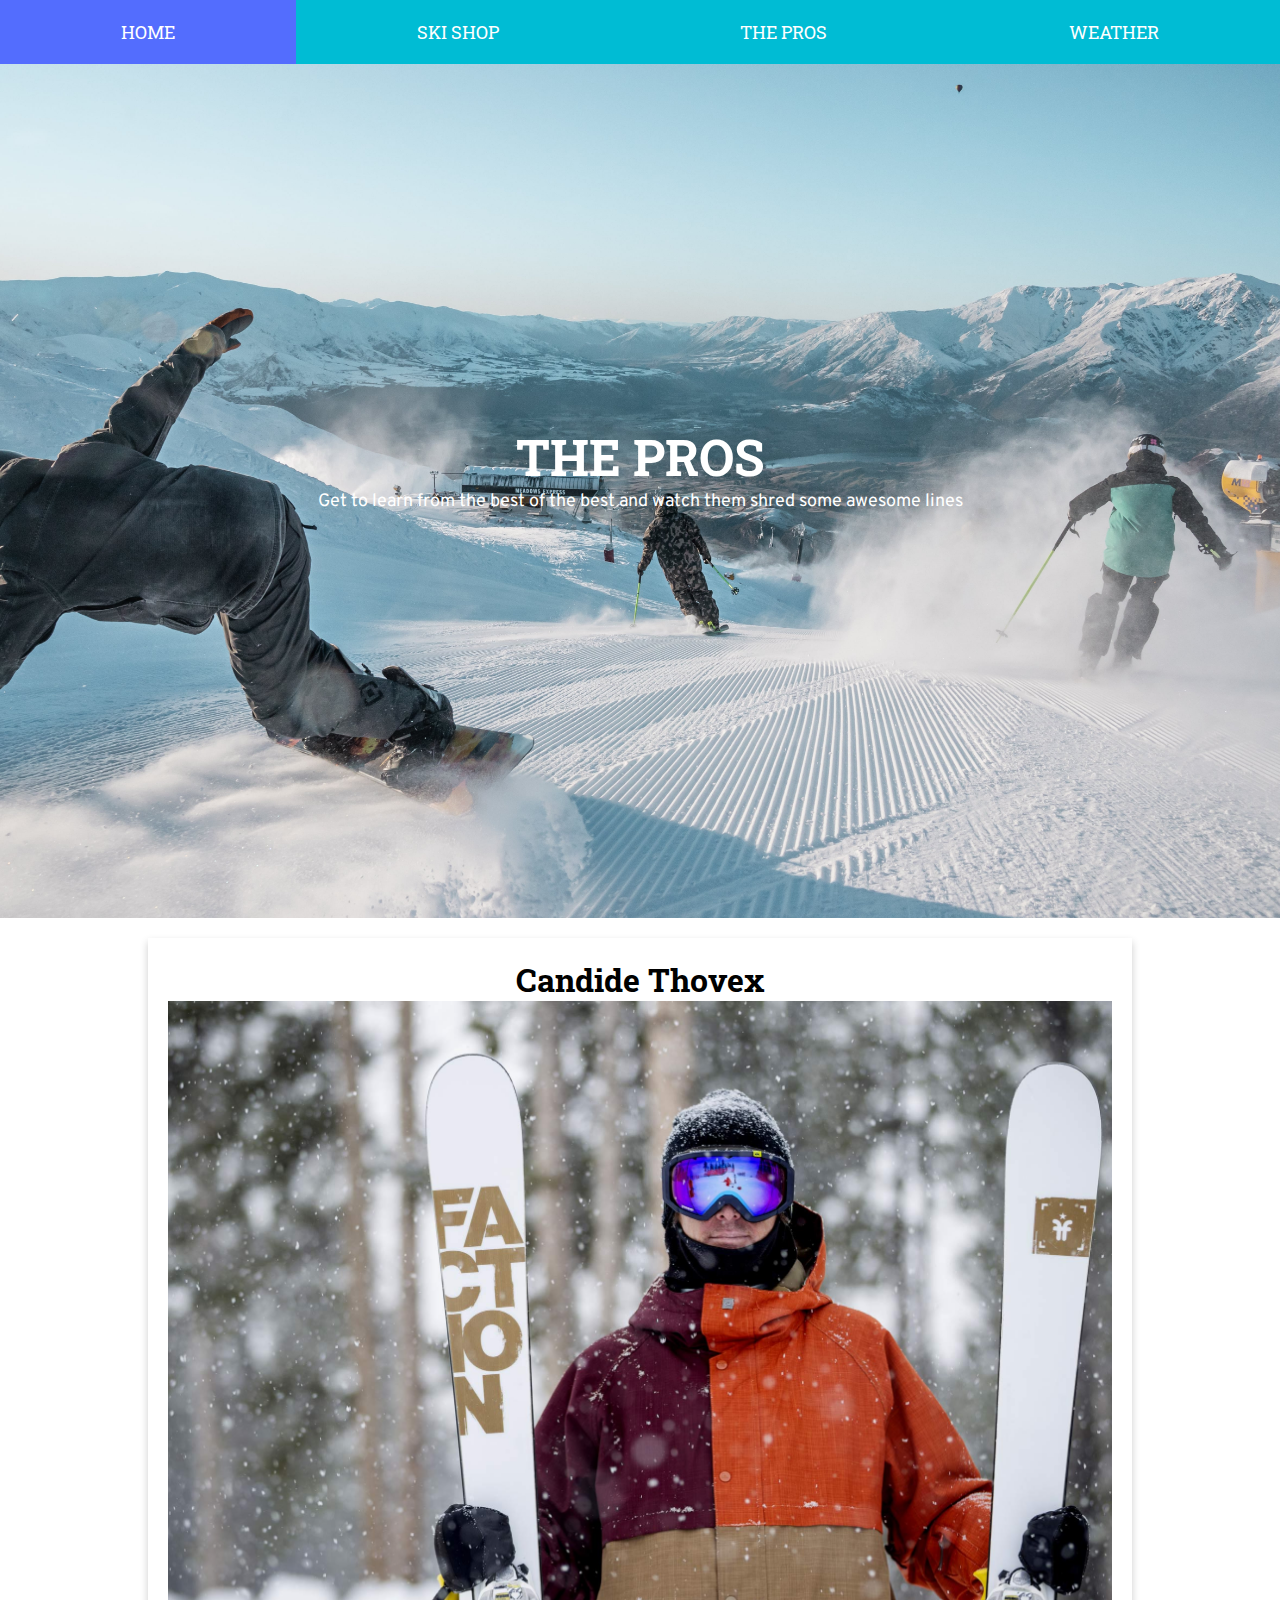
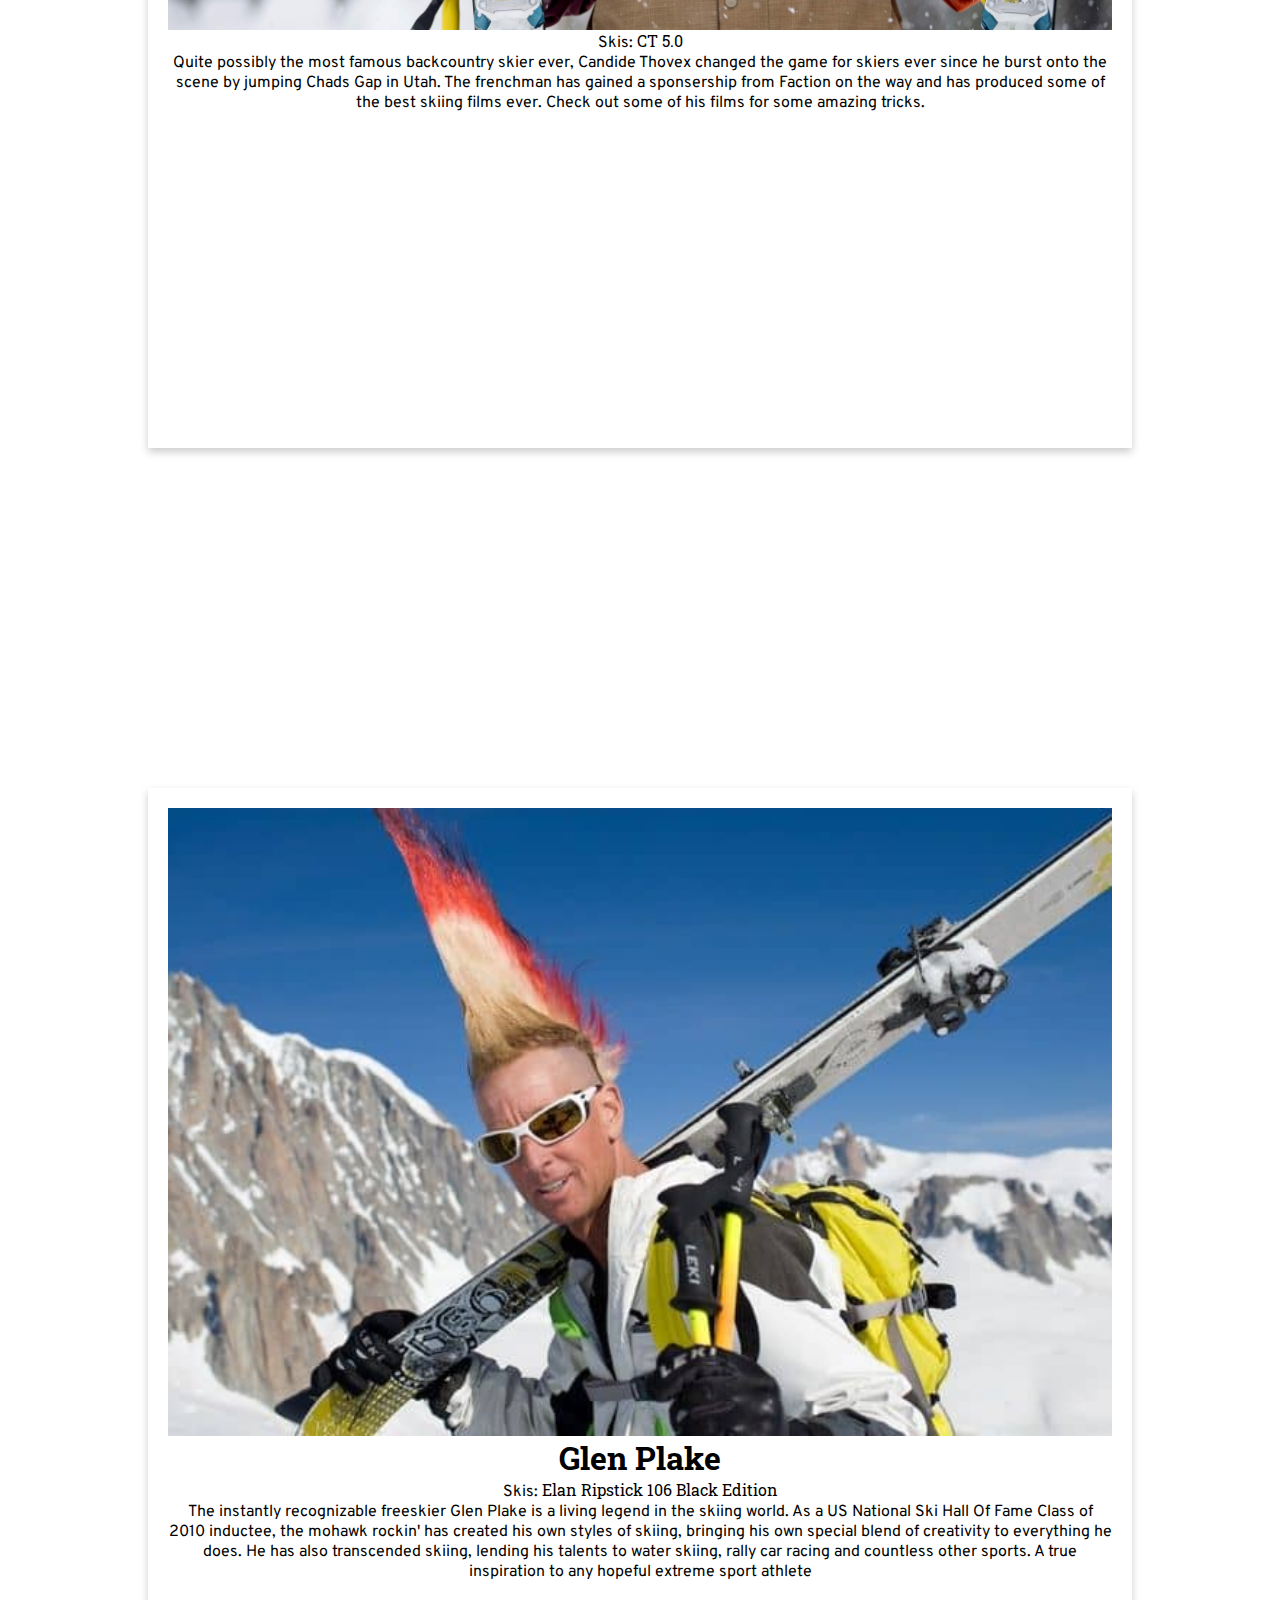
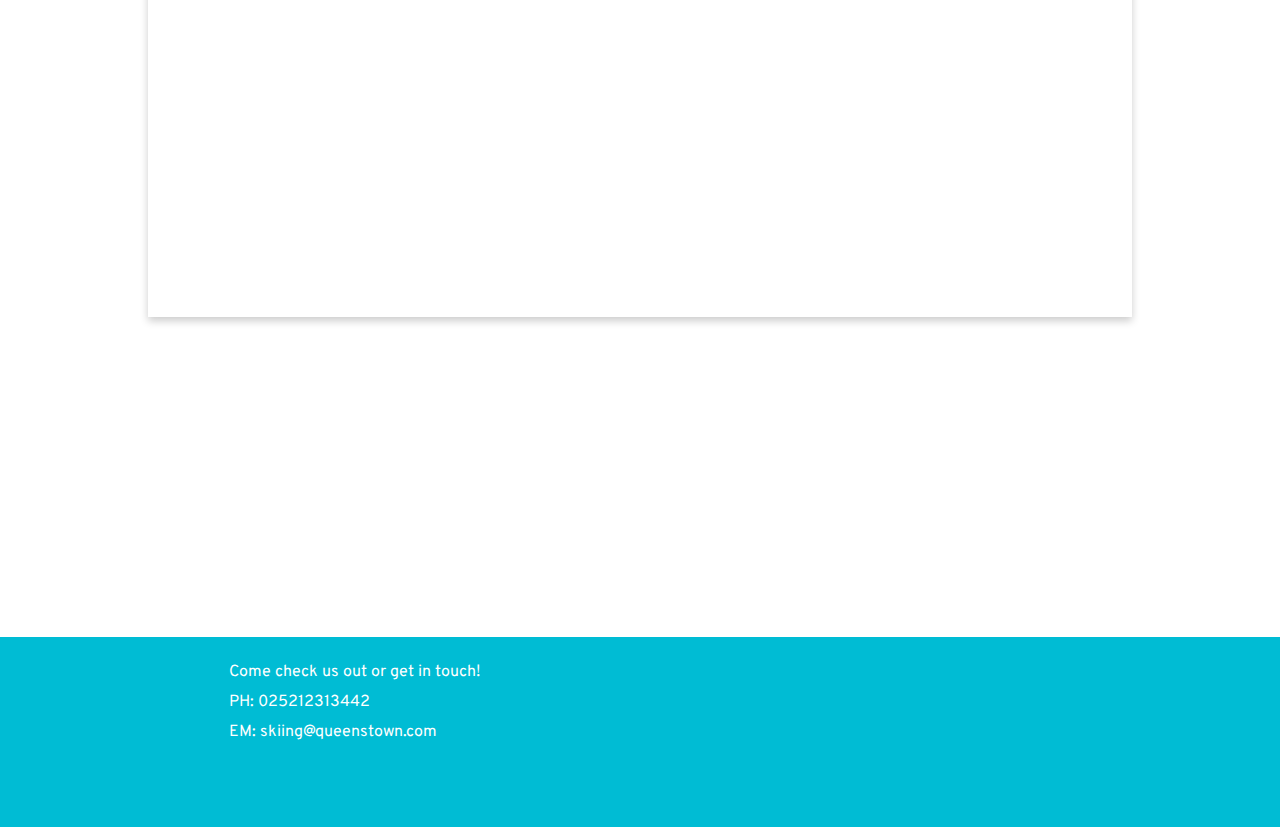
==== pros.html @ ffbaba5c "Added my second pro card however the images are too low quality" ====
!<!DOCTYPE html>
<html lang="en">
<head>
  <meta charset="UTF-8">
  <meta name="viewport" content="width=device-width, initial-scale=1.0">
  <meta http-equiv="X-UA-Compatible" content="ie=edge">
  <title>Skiers paradise</title>
  <link rel="stylesheet" href="style.css">
</head>
<body>
  <nav id="navigation1">
    <div class="nav-item"><a href="index.html">HOME</a></div>
    <div class="nav-item"><a href="shop.html">SKI SHOP</a></div>
    <div class="nav-item"><a href="pros.html">THE PROS</a></div>
    <div class="nav-item"><a href="#">WEATHER</a></div>
  </nav>
  <div class="sidenav">
    <button id="openbtn" onclick="openNav()">&#9776; Menu</button>
    <div id="navigation2">
      <div class="sidepanel" id="mySidepanel">
        <a href="javascript:void(0)" class="xbtn" onclick="closeNav()">&times;</a>
        <a href="index.html">HOME</a>
        <a href="shop.html">SKI SHOP</a>
        <a href="pros.html">THE PROS</a>
        <a href="#">WEATHER</a>
      </div>
    </div>
  </div>
    <div id="showcasepro">
      <h1>THE PROS</h1>
      <p>Get to learn from the best of the best and watch them shred some awesome lines</p>
    </div>
    <div id="proinfo">
      <div class="procard">
        <h1>Candide Thovex</h1>
        <img src="candide-min.jpg" alt="Candide Thovex">
        <p>Skis: <a href="https://factionskis.com/collections/candide-thovex-signature-series/products/candide-thovex-ct-5-0-ski-2122?variant=39498960371763" class="ski">CT 5.0</a></p>
        <p>Quite possibly the most famous backcountry skier ever, Candide Thovex changed the game for skiers ever since he burst onto the scene by jumping Chads Gap in Utah. The frenchman has gained a sponsership from Faction on the way and has produced some of the best skiing films ever. Check out some of his films for some amazing tricks.</p>
        <iframe width="560" height="315" src="https://www.youtube.com/embed/NHrwcQQ38bA" title="YouTube video player" frameborder="0" allow="accelerometer; autoplay; clipboard-write; encrypted-media; gyroscope; picture-in-picture" allowfullscreen></iframe>
      </div>


    </div>
    <div class="gap-fill">
    </div>
    <div id="proinfo">
      <div class="procard">
        <img src="glenplake-min.jpg" alt="Glen Plake">
        <h1>Glen Plake</h1>
        <p>Skis: <a href="https://elanskis.com/eu/mens-skis/freeride/ripstick-106-black-edition-adahpb21" class="ski">Elan Ripstick 106 Black Edition</a></p>
        <p>The instantly recognizable freeskier Glen Plake is a living legend in the skiing world. As a US National Ski Hall Of Fame Class of 2010 inductee, the mohawk rockin' has created his own styles of skiing, bringing his own special blend of creativity to everything he does. He has also transcended skiing, lending his talents to water skiing, rally car racing and countless other sports. A true inspiration to any hopeful extreme sport athlete</p>
        <iframe width="560" height="315" src="https://www.youtube.com/embed/NHrwcQQ38bA" title="YouTube video player" frameborder="0" allow="accelerometer; autoplay; clipboard-write; encrypted-media; gyroscope; picture-in-picture" allowfullscreen></iframe>
      </div>
    </div>
    <div class="gap-fill2">
    </div>


    <footer>
      <div class="footers">
        <div class="f-col1">
          <p>Come check us out or get in touch! </p>
          <p>PH: 025212313442</p>
          <p>EM: skiing@queenstown.com</p>
        </div>
          <div class="f-col2">
            <iframe src="https://www.google.com/maps/embed?pb=!1m18!1m12!1m3!1d2821.8635431935922!2d168.74926758948334!3d-45.02476967418438!2m3!1f0!2f0!3f0!3m2!1i1024!2i768!4f13.1!3m3!1m2!1s0xa9d51d9d00000007%3A0x9b0ca3469a313661!2sWakatipu%20High%20School!5e0!3m2!1sen!2snz!4v1630272941429!5m2!1sen!2snz" style="border:0;" allowfullscreen="" loading="lazy"></iframe>
        </div>
      </div>
    </footer>
  <script src="script.js" charset="utf-8"></script>
</body>
</html>
---- style.css ----
@import url('https://fonts.googleapis.com/css2?family=Overpass&display=swap');
@import url('https://fonts.googleapis.com/css2?family=Roboto+Slab&display=swap');
p {
  font-family: 'Overpass', sans-serif;
}
h1, h2, h3 {
  font-family: 'Roboto Slab', serif;
}



* {
  margin: 0;
  padding: 0;
  box-sizing: border-box;
  --main-colour: #00BCD4;
  --accent-colour: #536DFE;
  --background-colour: #BDBDBD;
  --overlay-colour: #B2EBF2;
}


.slideshow-container {
  position: relative;
  margin: auto;
  height: 100vh;

}
.mySlide img {
  width: 100%;
  height: 100vh;
  object-fit: cover;
}

.mySlide {
  display: none;
  height: 100vh;
}
.numtext{
  color: #f2f2f2;
  font-size: 12px;
  padding: 8px 12px;
  position: absolute;
  top: 0;
}

.dot {
  cursor: pointer;
  height: 15px;
  width: 15px;
  margin: 0 2px;
  background-color: #bbb;
  border-radius: 50%;
  display: inline-block;
  transition: background-color 0.6s ease;
  position: absolute;
  bottom: 8px;

}

.active, .dot:hover {
  background-color: #717171;
}
.fade {
  -webkit-animation-name: fade;
  -webkit-animation-duration: 1.5s;
  animation-name: fade;
  animation-duration: 1.5s;
}

@-webkit-keyframes fade {
  from {opacity: .2}
  to {opacity: .5}
}

@keyframes fade {
  from {opacity: .2}
  to {opacity: .5}
}

nav {
  display: flex;
  position: fixed;
  align-items: baseline;
  background-color: var(--main-colour);
  width: 100%;
  color: white;
  top: 0;
  left: 0;
  z-index: 1;
  transition: top 0.3s;
}
.nav-item {
  text-align: center;
  flex-grow: 1;
  padding: 20px;
  font-size: 18px;
  transition: 1s;
}

.nav-item:hover {
  cursor: pointer;
  background-color: var(--accent-colour);
  transition: 1s ease;
}

a {
  text-decoration: none;
  color: white;
  font-family: 'Roboto Slab', serif;
}

.sidenav {
  display: none;
}

.sidepanel {
  width: 0;
  height: 100vh;
  position: fixed;
  z-index: 1;
  top: 0;
  right: 0;
  background-color: var(--background-colour);
  overflow-x: hidden;
  padding-top: 60px;
  transition: 0.5s;

}
.sidepanel a {
  padding: 8px 8px 8px 32px;
  text-decoration: none;
  font-size: 25px;
  color: #818181;
  display: block;
  transition: 0.3s;
}
.sidepanel a:hover {
  color: #f1f1f1;
}
.sidepanel .xbtn {
  position: absolute;
  top: 0;
  right: 25px;
  font-size: 36px;
  margin-left: 50px;
}
#openbtn {
  display: block;
  font-size: 20px;
  cursor: pointer;
  background-color: #111;
  color: white;
  padding: 10px 15px;
  border: none;
  top: 0;
  right: 0;
  height: 60px;
  z-index: initial;
  position: fixed;
}

#openbtn:hover {
  background-color: #444;
}


#overlay {
  position: fixed;
  display: flex;
  flex-direction: column;
  justify-content: center;
  align-items: center;
  width: 100%;
  height: 100%;
  top: 0;
  left: 0;
  right: 0;
  bottom: 0;
  background-color:  rgba(178, 235, 242, 0.5);
  overflow-x: hidden;
  z-index: 2;
  cursor: pointer;
  align-content: center;
  transition: 0.5s;
}

#navover {
  display: flex;
  justify-content: center;
  width: 100%;
  font-size: 30px;

}

#navover a {
  padding: 10px 20px;
}

#overlay #closebtn {
  width: 50px;
  position: absolute;
  top: 20px;
  right: 45px;
  font-size: 60px;
}

#underlay {
  display: none;
  transition: 0.5s;
}

.wrapper {
  width: 65%;
  margin: 0 auto;
}

.text {
  padding: 40px;
  font-size: 22px;
  margin: 20px 0;
  background-color: var(--background-colour);
}

footer {
  background: var(--main-colour);
  padding: 20px 0;
}

.footers {
  max-width: 65%;
  display: flex;
  margin: 0 auto;
  flex-direction: row;
}
.f-col1 {
  flex: 1;
  color: white;
}
footer p {
  padding: 5px;
}
iframe {
  width: 100%;
}
.f-col2 {
  flex: 1;
}


#showcase{
  background-image: url('shopphoto-min.jpg');
  height: 100vh;
  width: 100%;
  background-size: cover;
  background-position: center;
  display: flex;
  flex-direction: column;
  justify-content: center;
  align-items: center;
  color: white;
}
#showcase h1 {
  font-size: 50px;
}
#showcase p {
  font-size: 18px;
}

#skishop {
  margin: 0 auto;
  width: 80%;
  display: grid;
  grid-template-columns: 1fr 1fr;
  column-gap: 20px;
  padding: 20px;
}

.card {
  box-shadow: 0 4px 8px 0 rgba(0, 0, 0, 0.2);
  margin: auto;
  text-align: center;
  height: 750px;
  padding: 20px;
}
.card img {
  width: 100%;
}
.price {
  color: grey;
  font-size: 22px;
}
.btn {
  border: none;
  outline: 0;
  display: inline-block;
  padding: 12px;
  color: white;
  background-color: #000;
  text-align: center;
  cursor: pointer;
  width: 100%;
  font-size: 18px;
  transition: 0.5s;
}
.btn:hover {
  opacity: 0.7;
  transition: 0.5s;
}

#proinfo {
  margin: 0 auto;
  width: 80%;
  display: grid;
  grid-template-columns: 1fr;
  column-gap: 20px;
  padding: 20px;
}
.procard {
  box-shadow: 0 4px 8px 0 rgba(0, 0, 0, 0.2);
  margin: auto;
  text-align: center;
  padding: 20px;
}
.procard img {
  width: 100%;
}
.ski {
  color: black;
  text-decoration: none;
  transition: 0.5s;
}
.ski:hover {
  text-decoration: underline;
  transition: 0.5s;
  color: red;
}
.gap-fill {
  background-image: url("thovex-min.jpg");
  height: 300px;
  background-size: cover;
  background-attachment: fixed;
}
.gap-fill2 {
  background-image: url("glen2-min.png");
  height: 300px;
  background-size: cover;
  background-attachment: fixed;
}
#showcasepro {
  background-image: url('cp3-min.jpg');
  height: 100vh;
  width: 100%;
  background-size: cover;
  background-position: center;
  display: flex;
  flex-direction: column;
  justify-content: center;
  align-items: center;
  color: white;
}
#showcasepro h1 {
  font-size: 50px;
}
#showcasepro p {
  font-size: 18px;
}

@media only screen and (max-width: 600px) {
  .sidenav {
    display: block;
  }
  .navigation1 {
    display: none;
  }
}
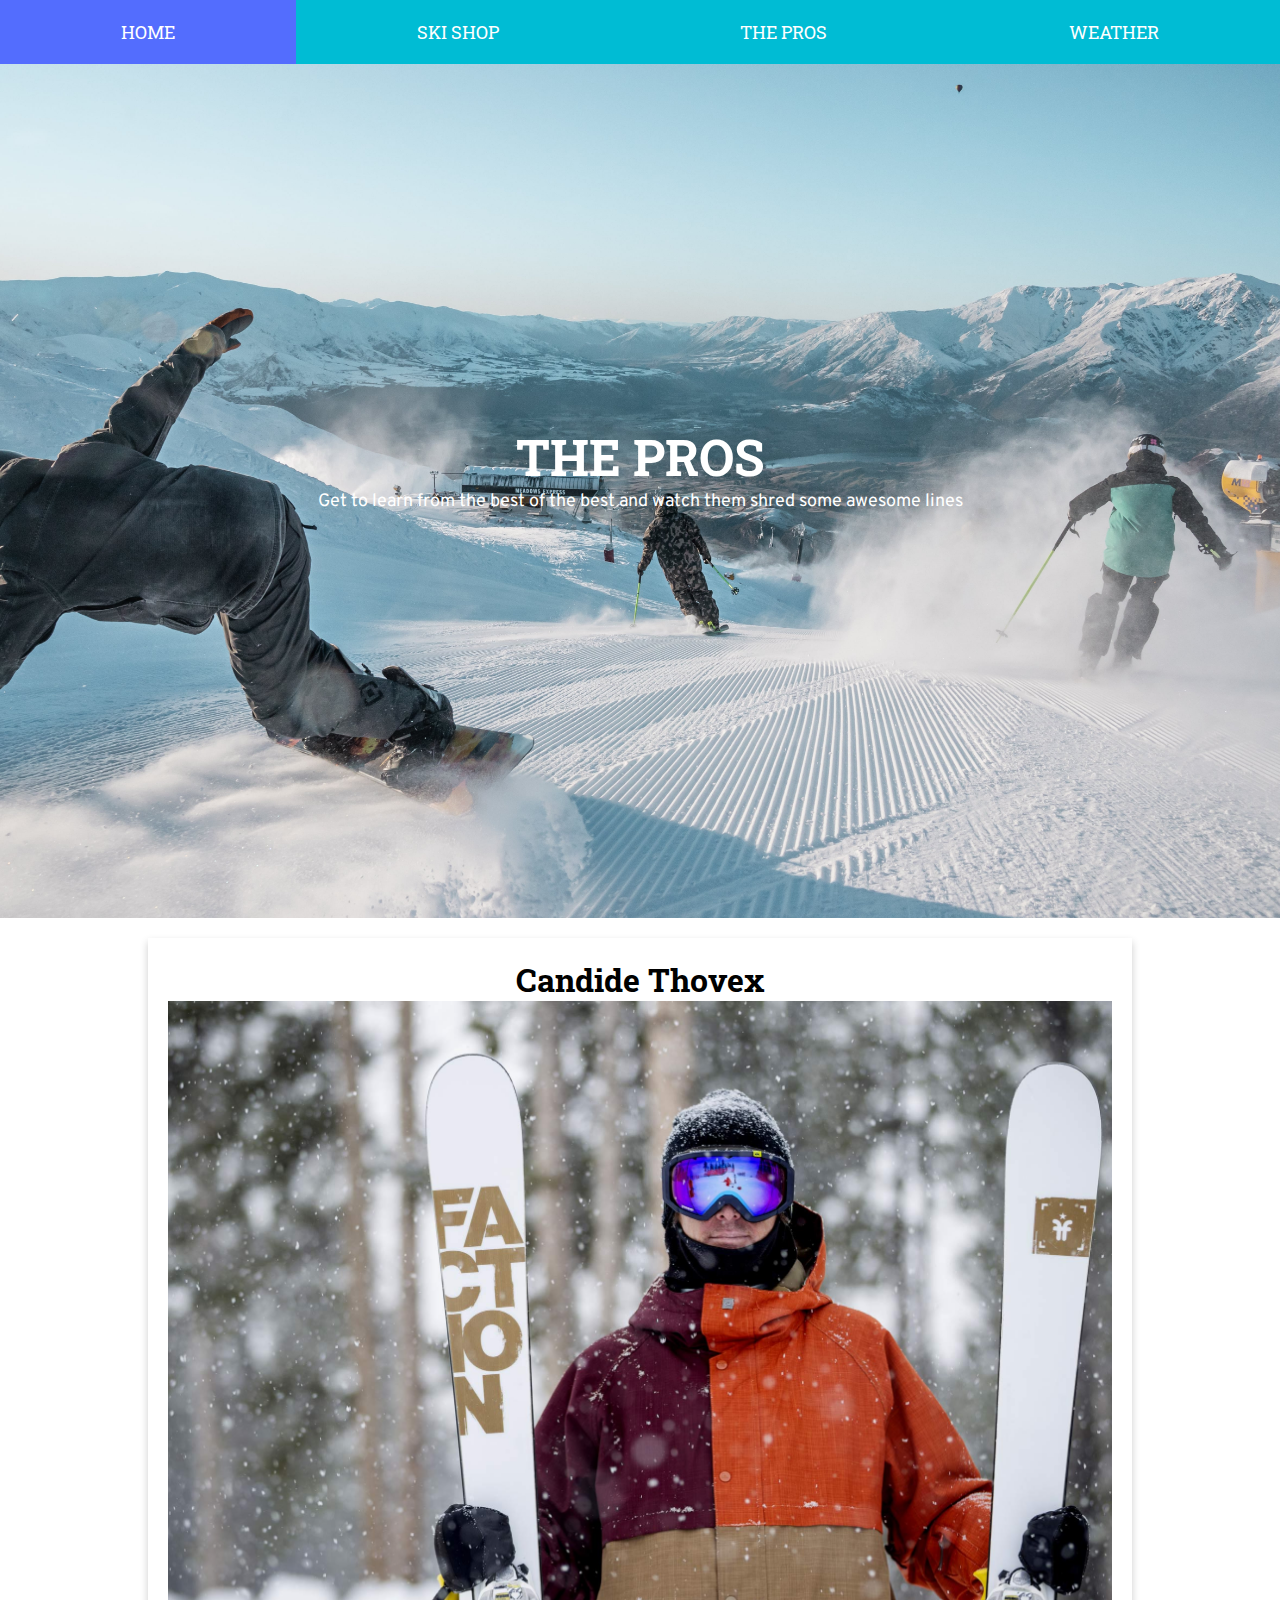
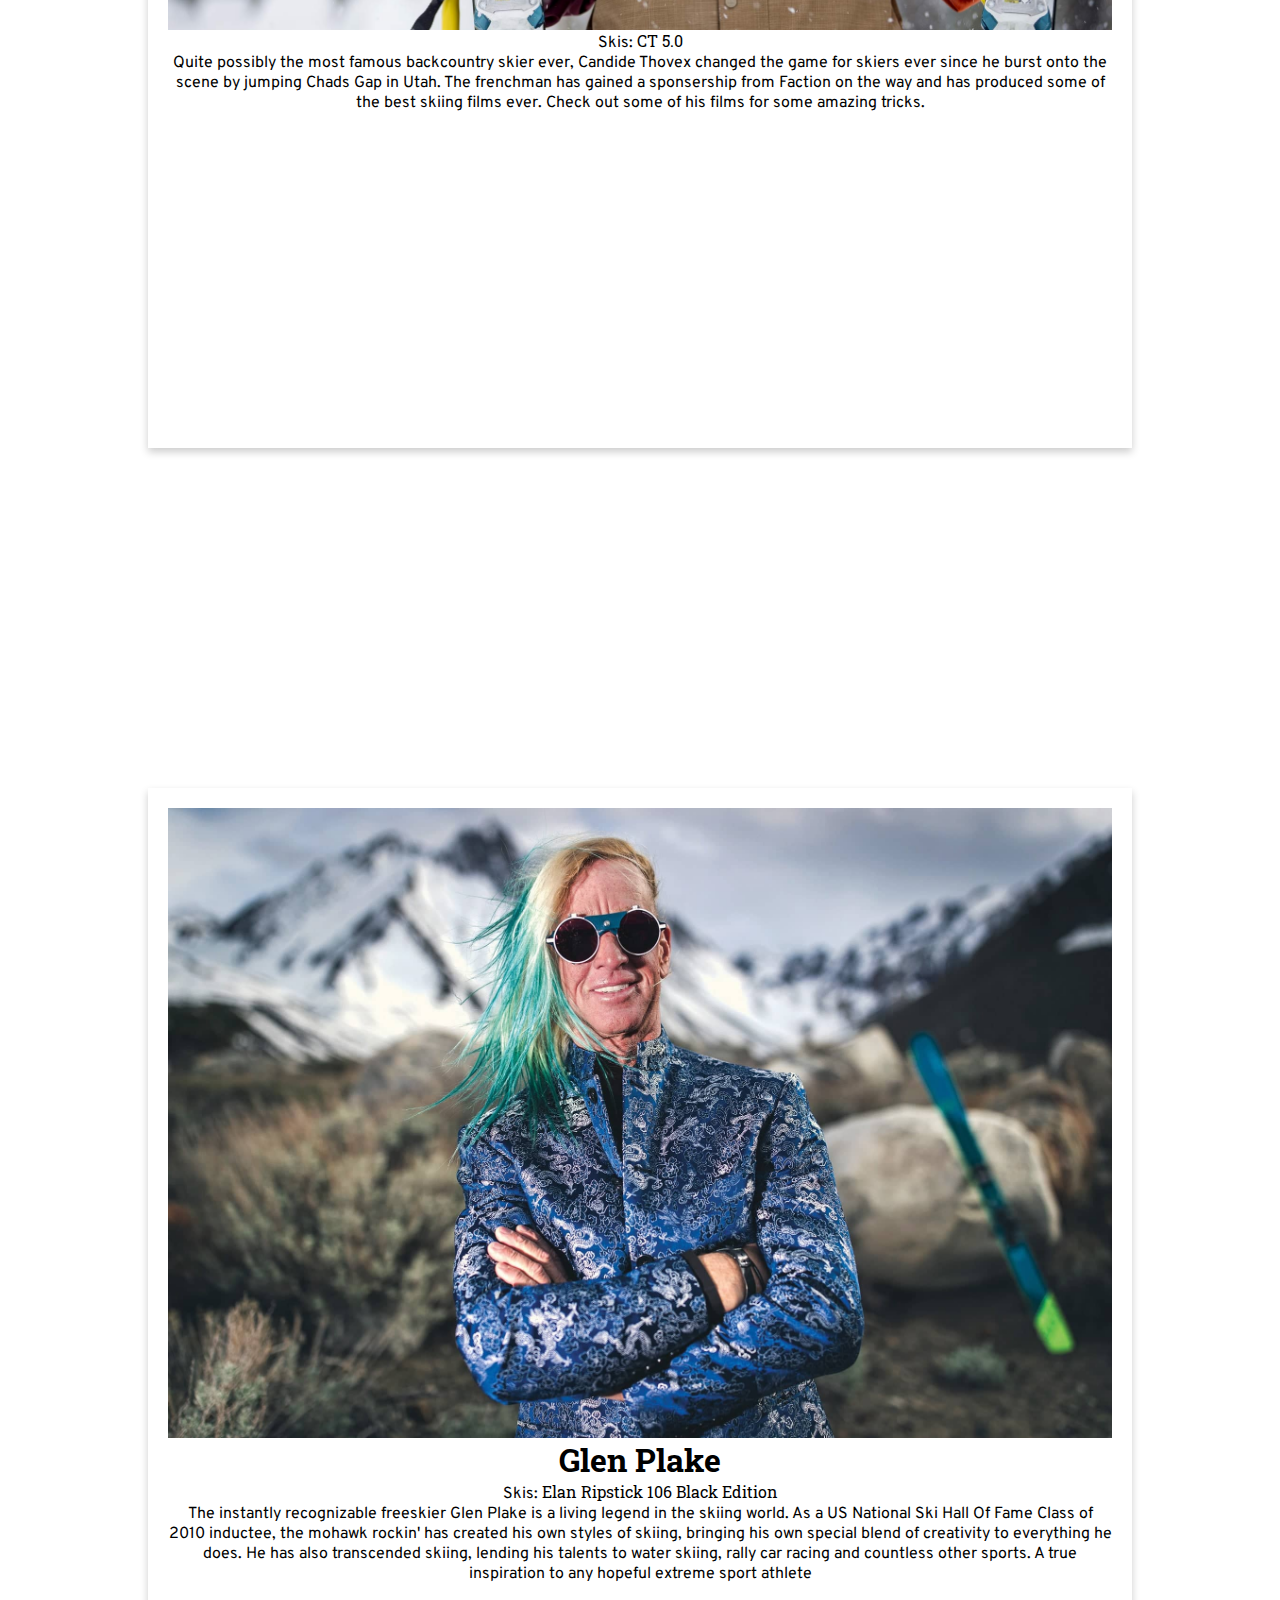
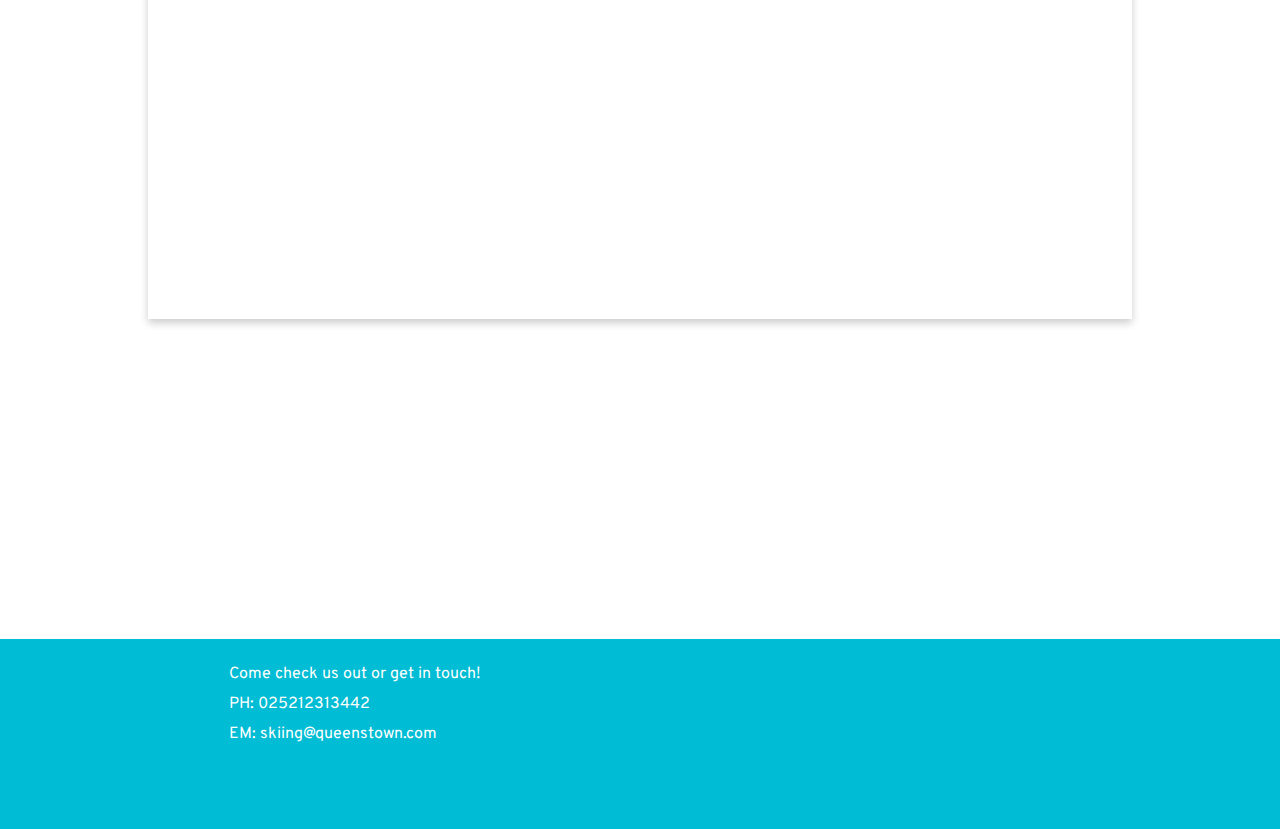
==== commit 20585bf1: "Changed photos for Glen Plake's card" ====
--- a/pros.html
+++ b/pros.html
@@ -49,7 +49,7 @@
         <h1>Glen Plake</h1>
         <p>Skis: <a href="https://elanskis.com/eu/mens-skis/freeride/ripstick-106-black-edition-adahpb21" class="ski">Elan Ripstick 106 Black Edition</a></p>
         <p>The instantly recognizable freeskier Glen Plake is a living legend in the skiing world. As a US National Ski Hall Of Fame Class of 2010 inductee, the mohawk rockin' has created his own styles of skiing, bringing his own special blend of creativity to everything he does. He has also transcended skiing, lending his talents to water skiing, rally car racing and countless other sports. A true inspiration to any hopeful extreme sport athlete</p>
-        <iframe width="560" height="315" src="https://www.youtube.com/embed/NHrwcQQ38bA" title="YouTube video player" frameborder="0" allow="accelerometer; autoplay; clipboard-write; encrypted-media; gyroscope; picture-in-picture" allowfullscreen></iframe>
+        <iframe width="560" height="315" src="https://www.youtube.com/embed/ipIa-cbOMaE" title="YouTube video player" frameborder="0" allow="accelerometer; autoplay; clipboard-write; encrypted-media; gyroscope; picture-in-picture" allowfullscreen></iframe>
       </div>
     </div>
     <div class="gap-fill2">
--- a/style.css
+++ b/style.css
@@ -342,7 +342,7 @@
   background-attachment: fixed;
 }
 .gap-fill2 {
-  background-image: url("glen2-min.png");
+  background-image: url("glen2.jpg");
   height: 300px;
   background-size: cover;
   background-attachment: fixed;
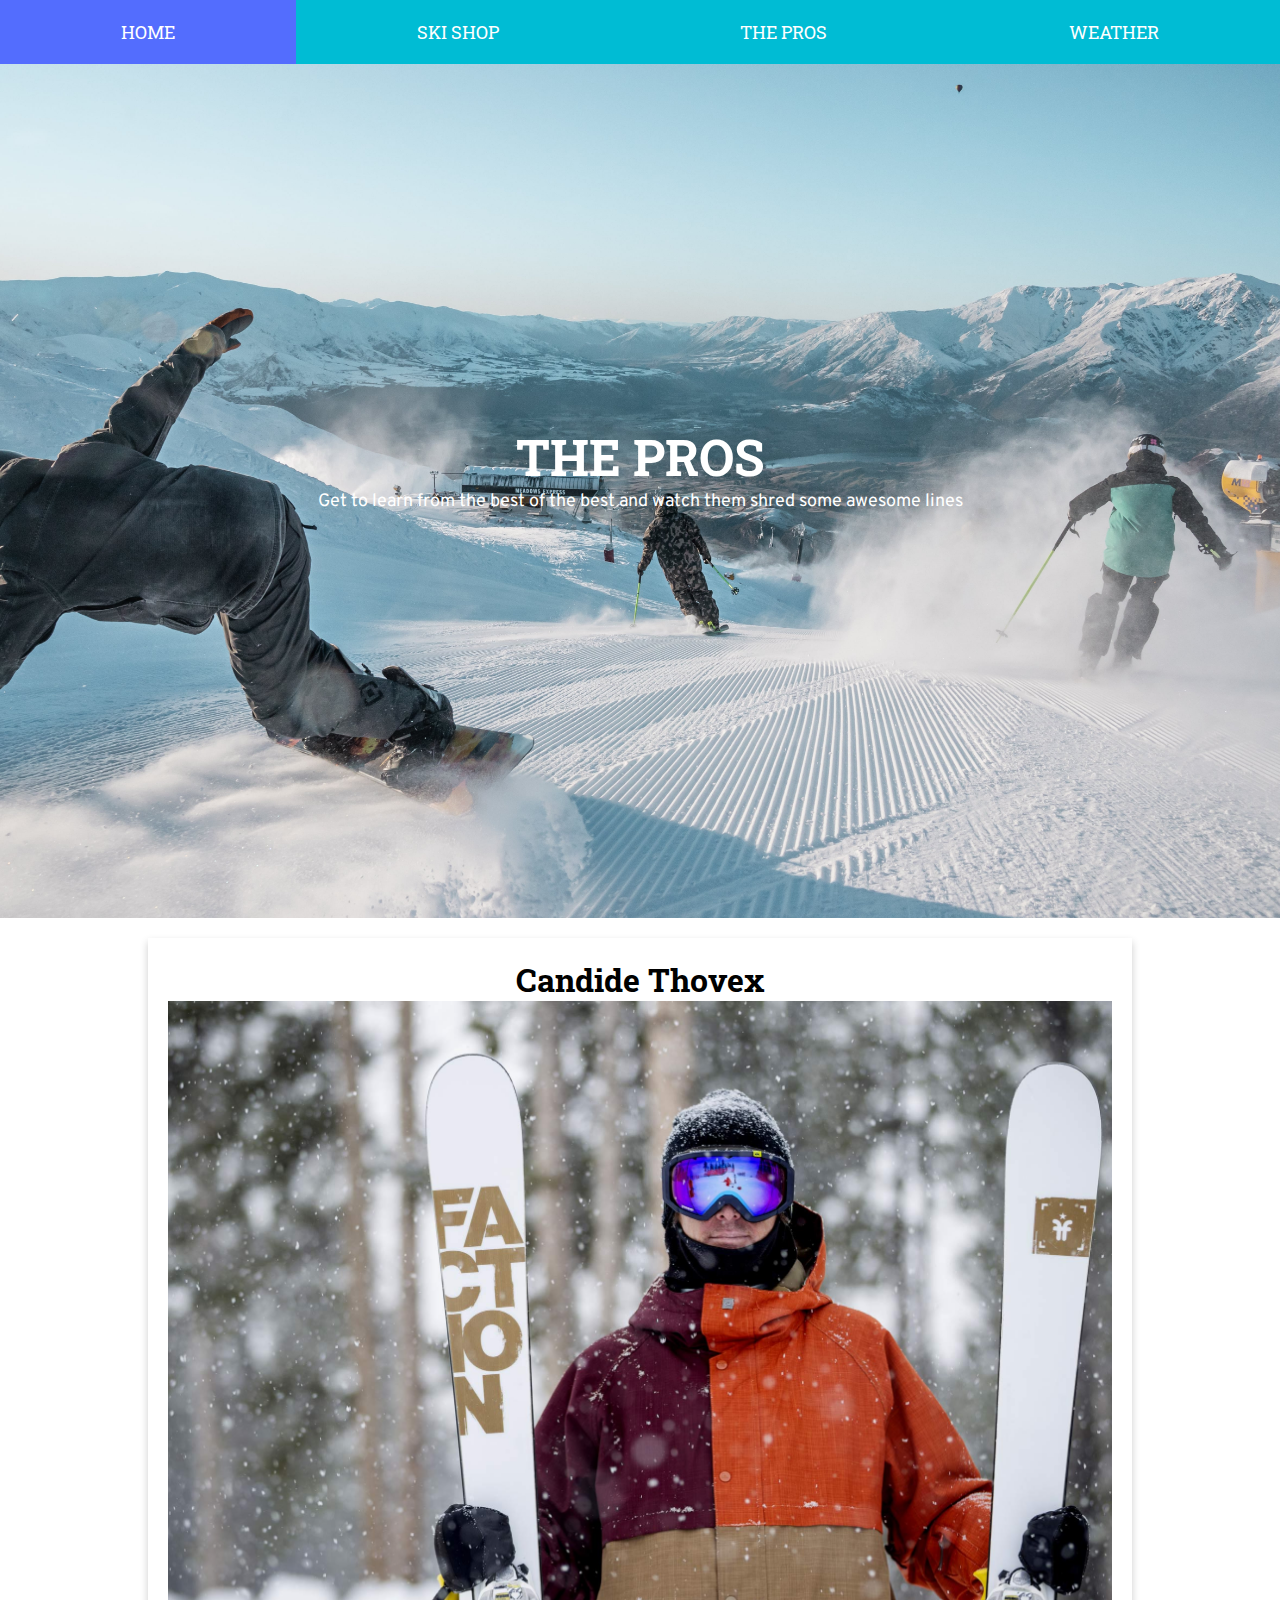
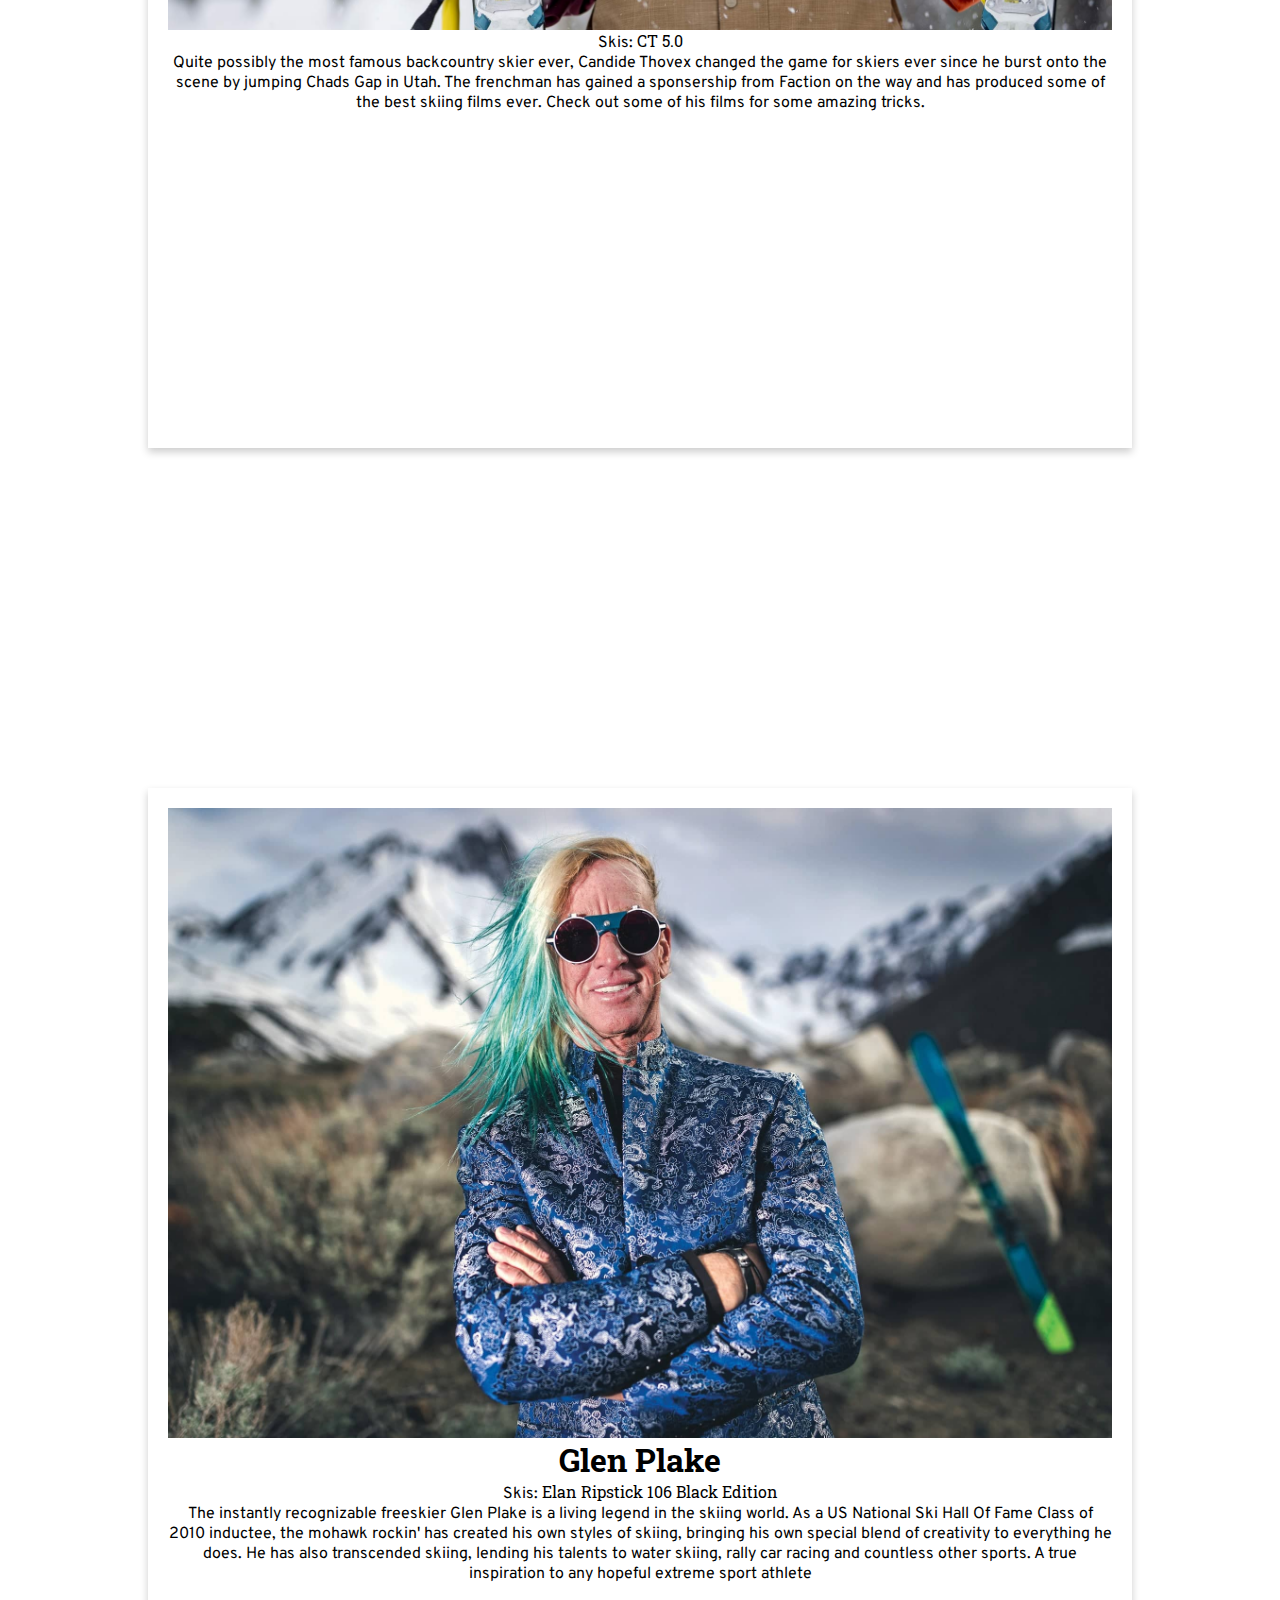
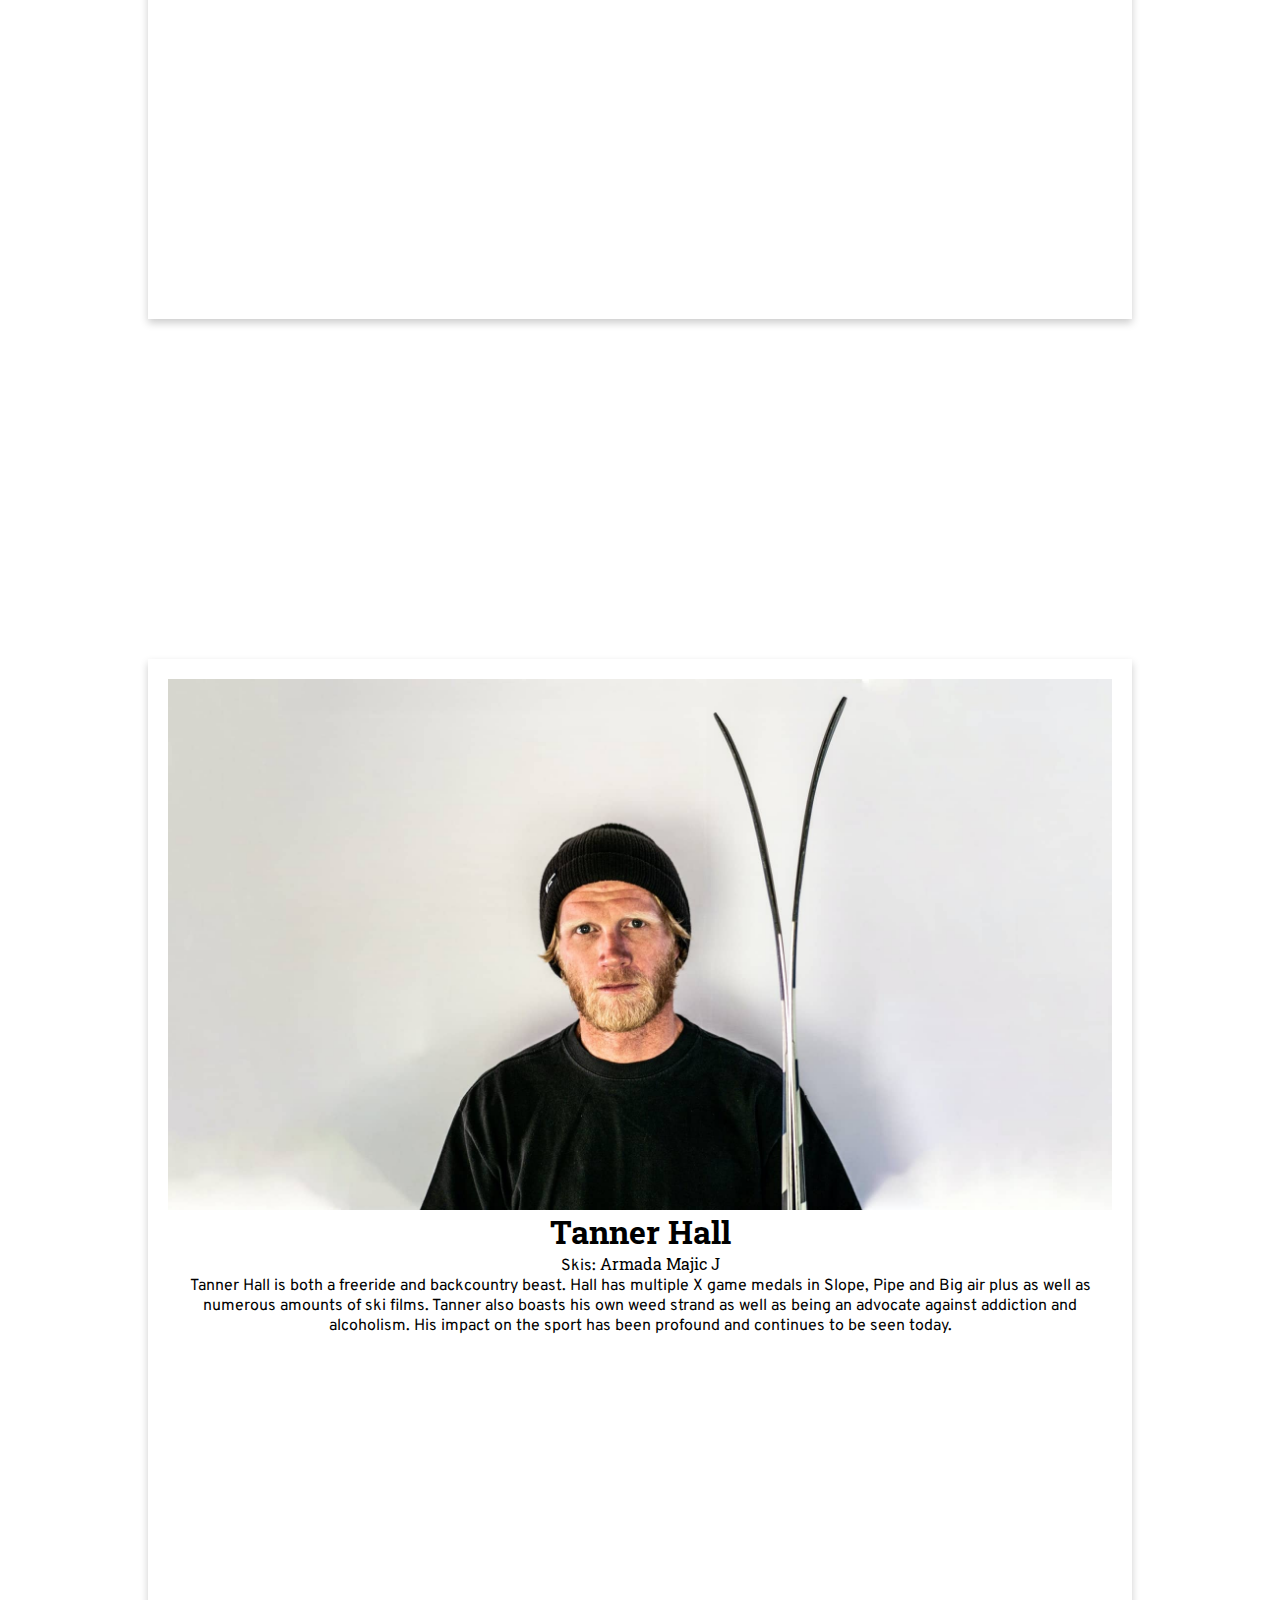
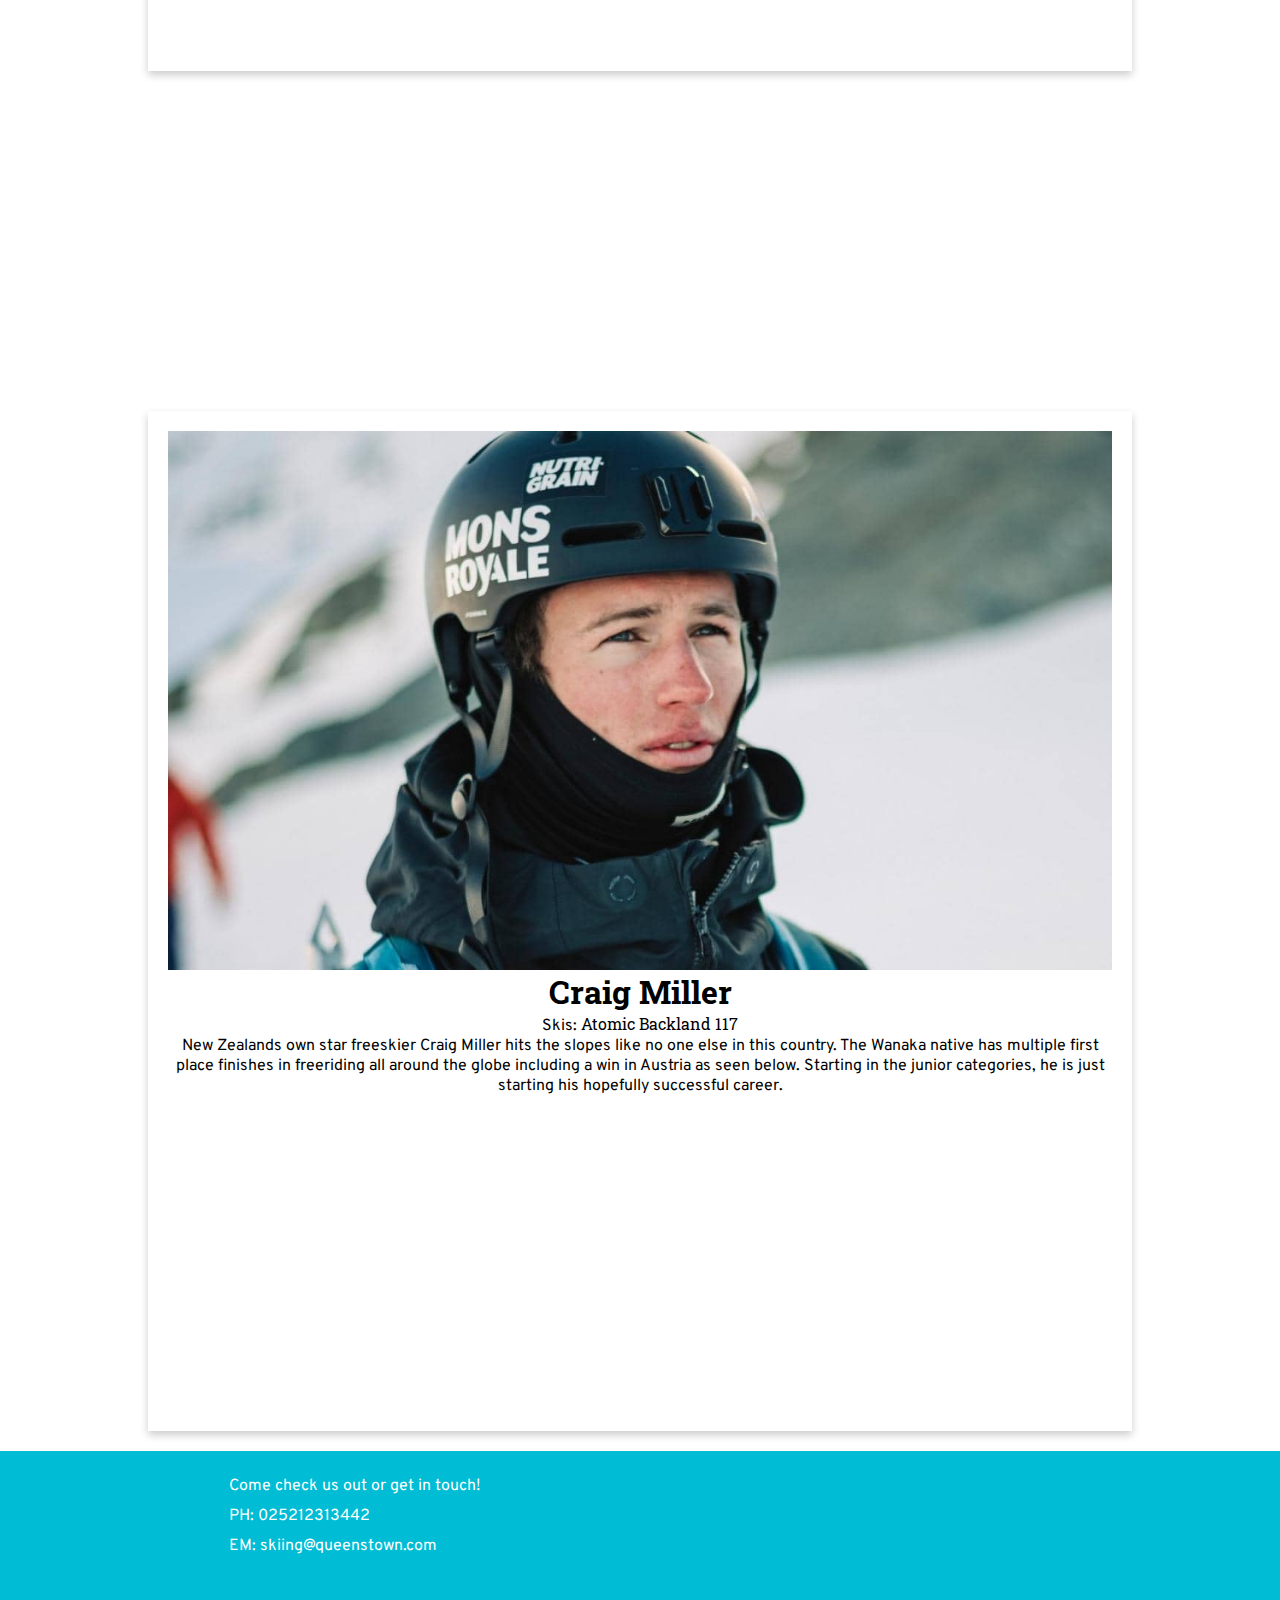
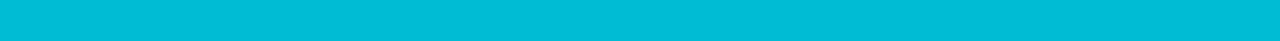
==== commit 9c9a179b: "Finished pro page" ====
--- a/pros.html
+++ b/pros.html
@@ -54,7 +54,26 @@
     </div>
     <div class="gap-fill2">
     </div>
-
+    <div id="proinfo">
+      <div class="procard">
+        <img src="tanner-min.jpg" alt="Tanner Hall">
+        <h1>Tanner Hall</h1>
+        <p>Skis: <a href="https://shop.armadaskis.com/en-us/products/magic-j-ra0265.html" class="ski">Armada Majic J</a></p>
+        <p>Tanner Hall is both a freeride and backcountry beast. Hall has multiple X game medals in Slope, Pipe and Big air plus as well as numerous amounts of ski films. Tanner also boasts his own weed strand as well as being an advocate against addiction and alcoholism. His impact on the sport has been profound and continues to be seen today.</p>
+        <iframe width="560" height="315" src="https://www.youtube.com/embed/nwwNPe0XQzg" title="YouTube video player" frameborder="0" allow="accelerometer; autoplay; clipboard-write; encrypted-media; gyroscope; picture-in-picture" allowfullscreen></iframe>
+      </div>
+    </div>
+    <div class="gap-fill3">
+    </div>
+    <div id="proinfo">
+      <div class="procard">
+        <img src="craig-min.jpg" alt="Craig Miller">
+        <h1>Craig Miller</h1>
+        <p>Skis: <a href="https://shop.atomic.com/en-nz/products/backland-117-aa5312.html" class="ski">Atomic Backland 117</a></p>
+        <p>New Zealands own star freeskier Craig Miller hits the slopes like no one else in this country. The Wanaka native has multiple first place finishes in freeriding all around the globe including a win in Austria as seen below. Starting in the junior categories, he is just starting his hopefully successful career.</p>
+        <iframe width="560" height="315" src="https://www.youtube.com/embed/kAAJROG1byQ" title="YouTube video player" frameborder="0" allow="accelerometer; autoplay; clipboard-write; encrypted-media; gyroscope; picture-in-picture" allowfullscreen></iframe>
+      </div>
+    </div>
 
     <footer>
       <div class="footers">
--- a/style.css
+++ b/style.css
@@ -347,6 +347,12 @@
   background-size: cover;
   background-attachment: fixed;
 }
+.gap-fill3 {
+  background-image: url("tannerhall-min.jpg");
+  height: 300px;
+  background-size: cover;
+  background-attachment: fixed;
+}
 #showcasepro {
   background-image: url('cp3-min.jpg');
   height: 100vh;
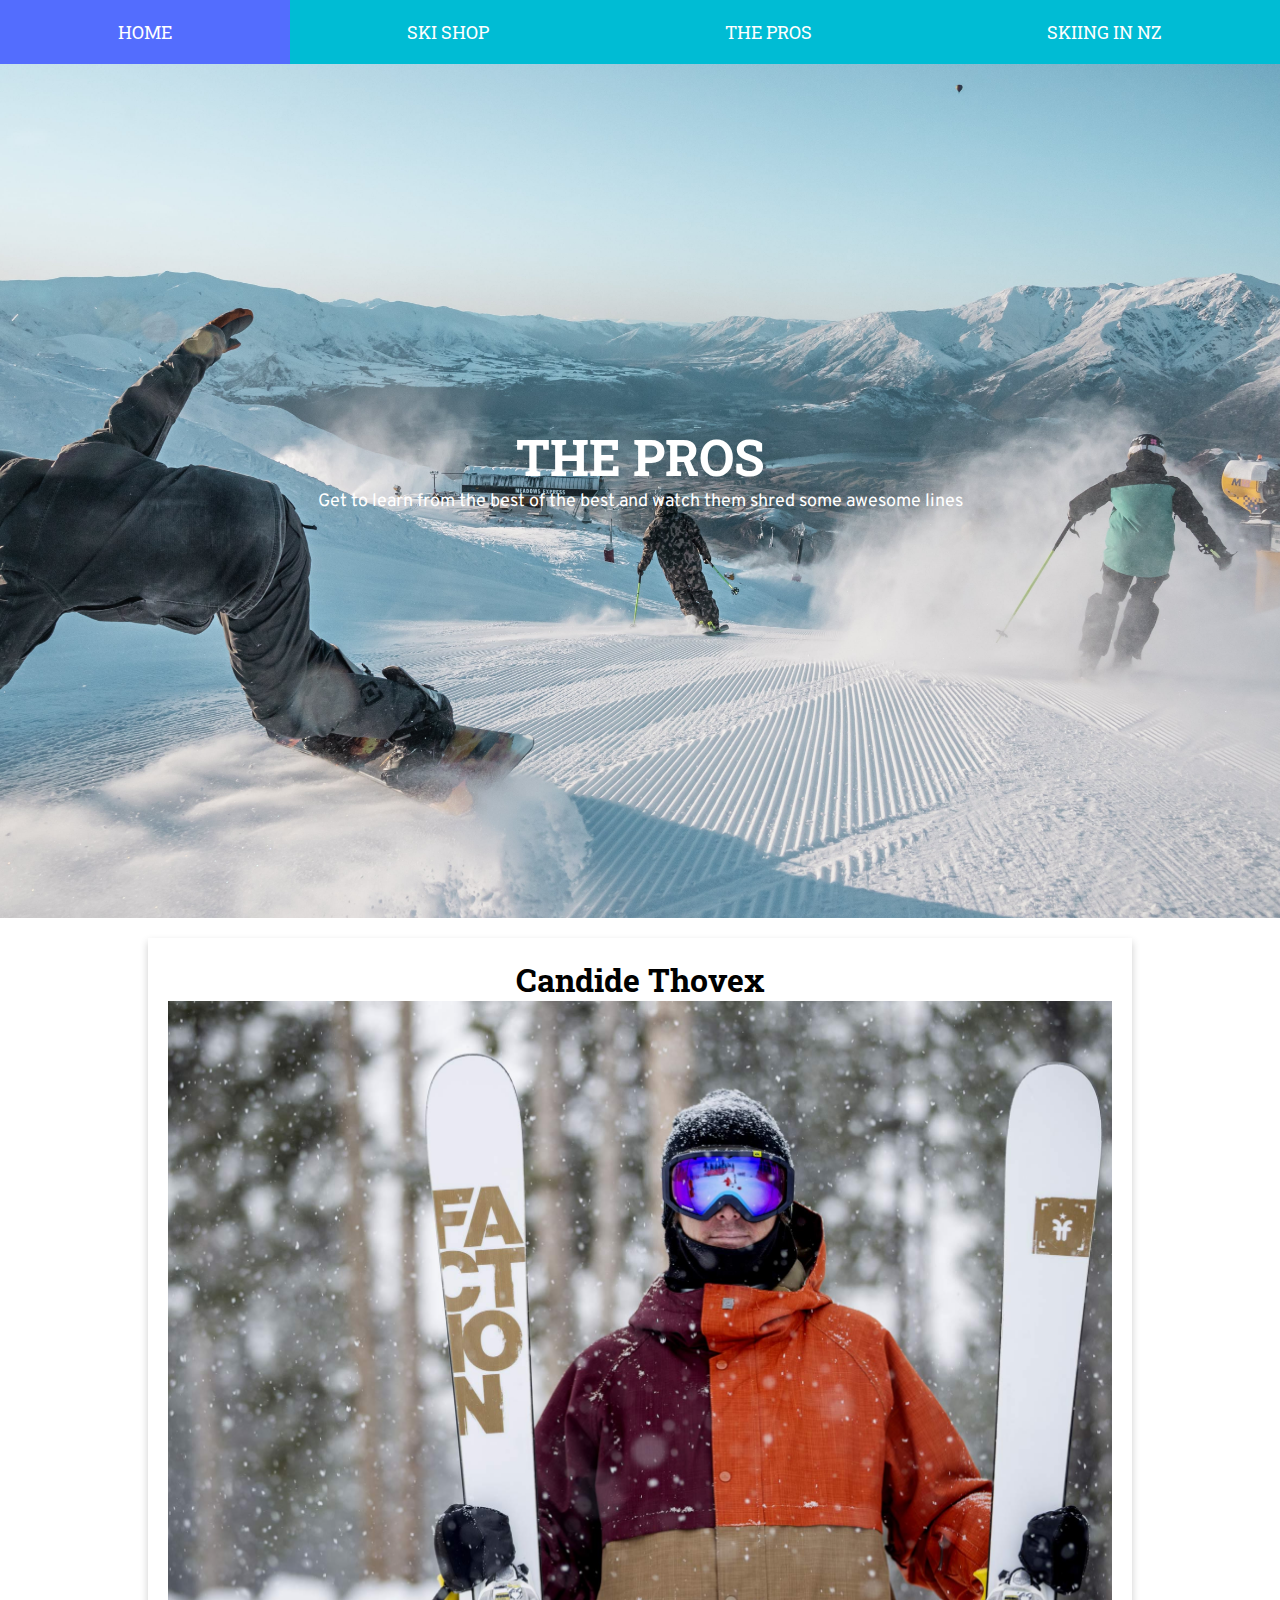
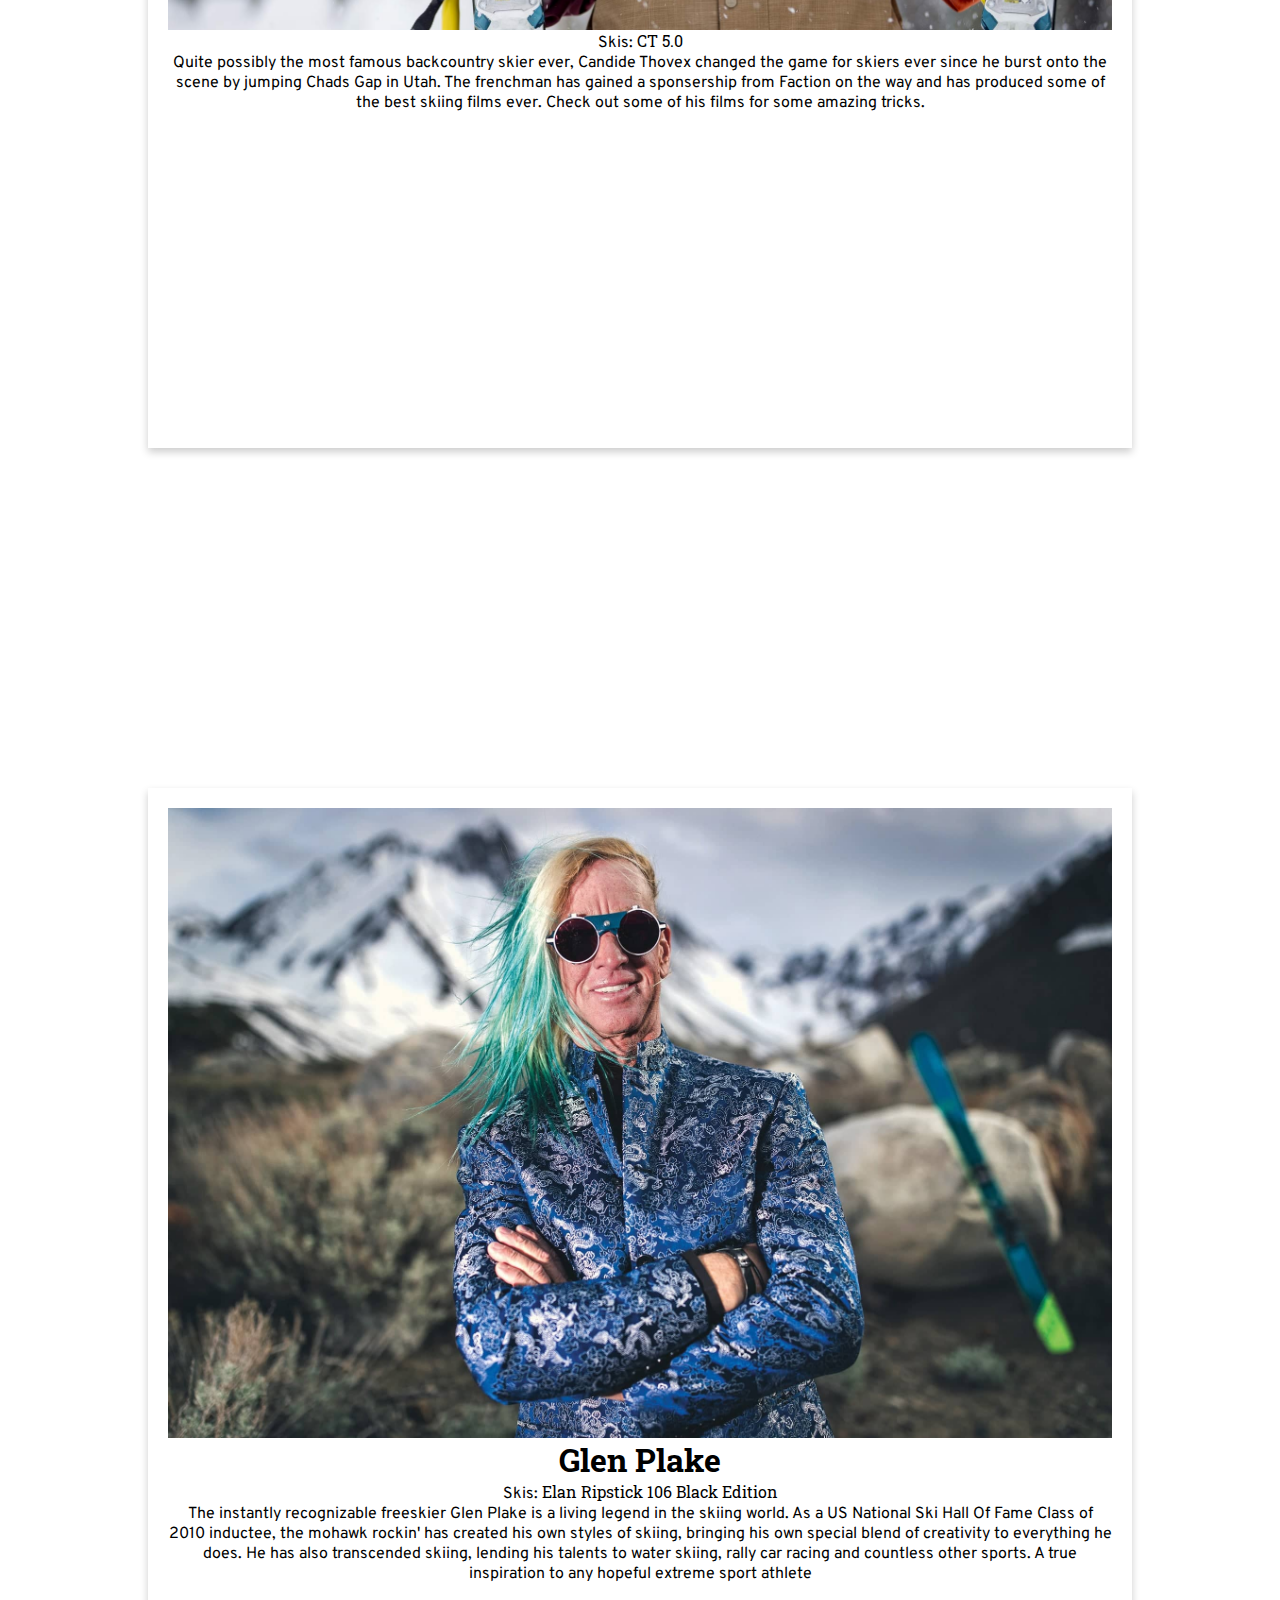
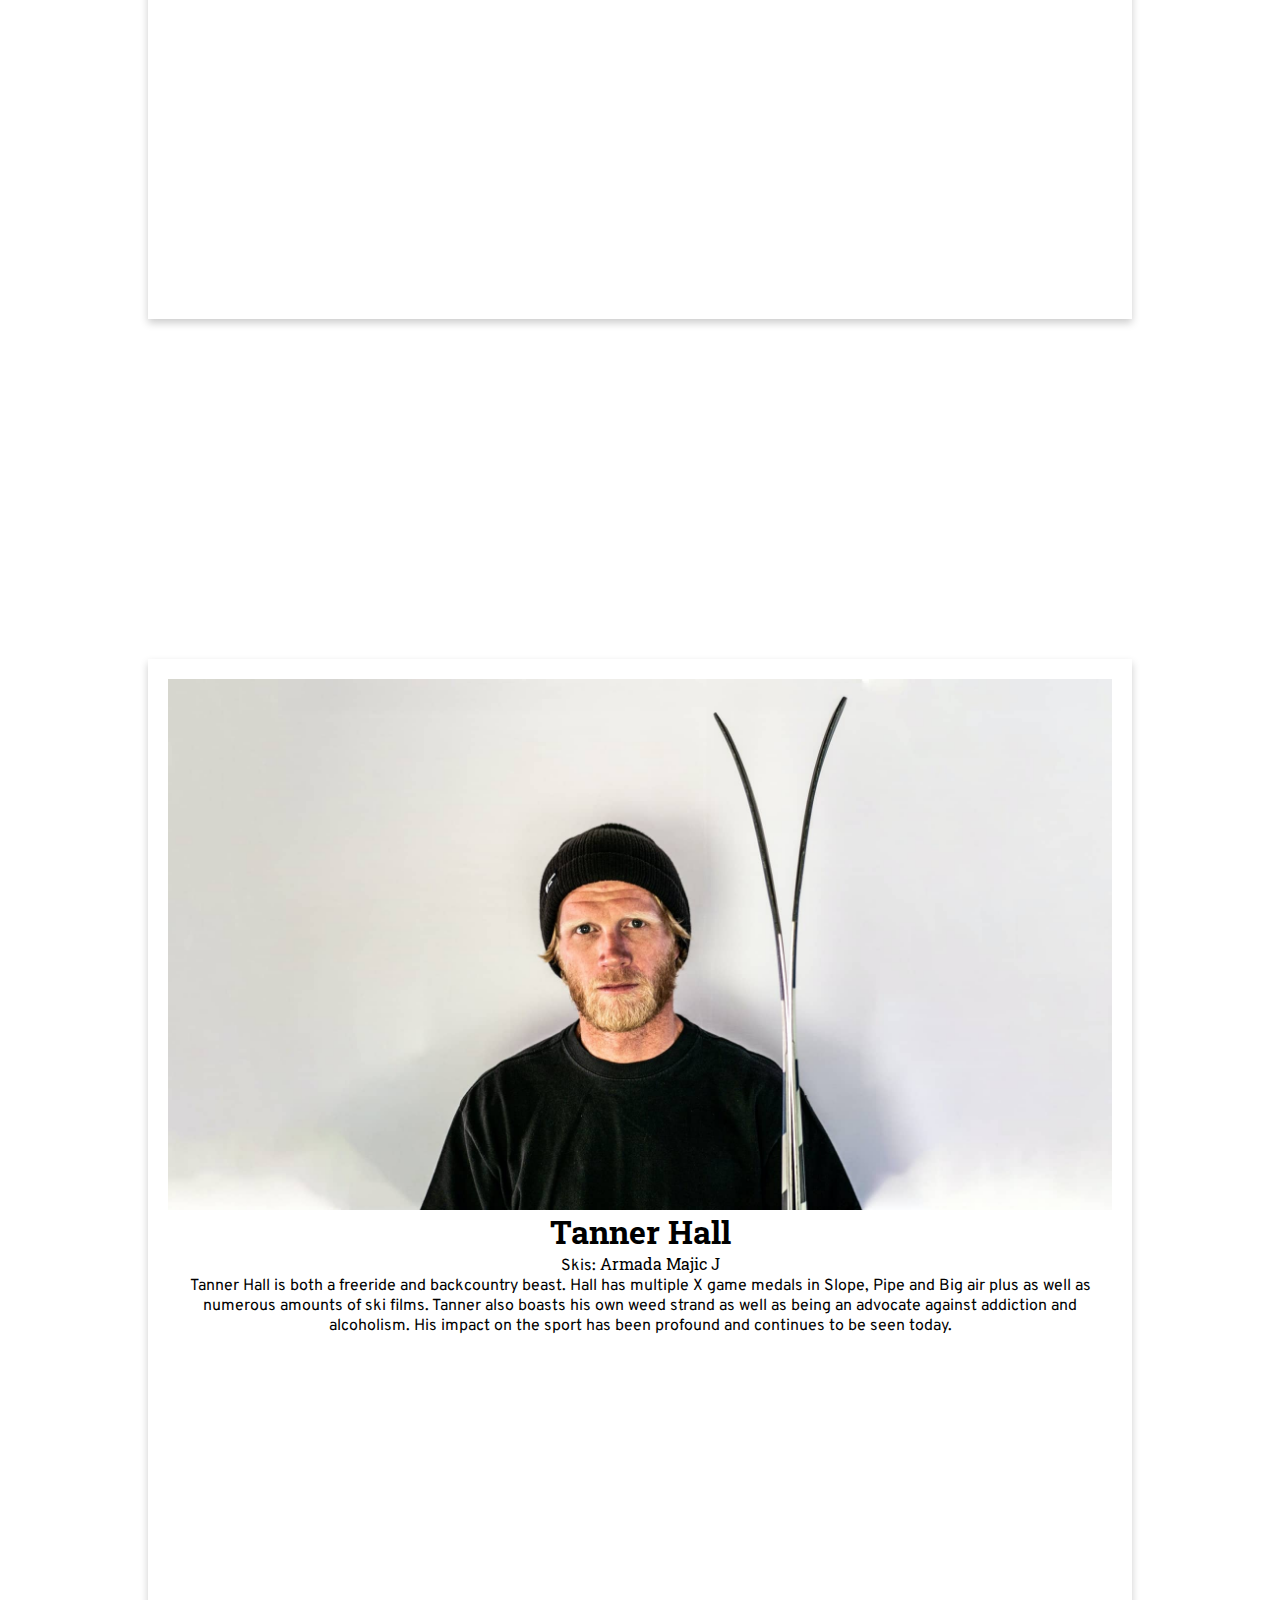
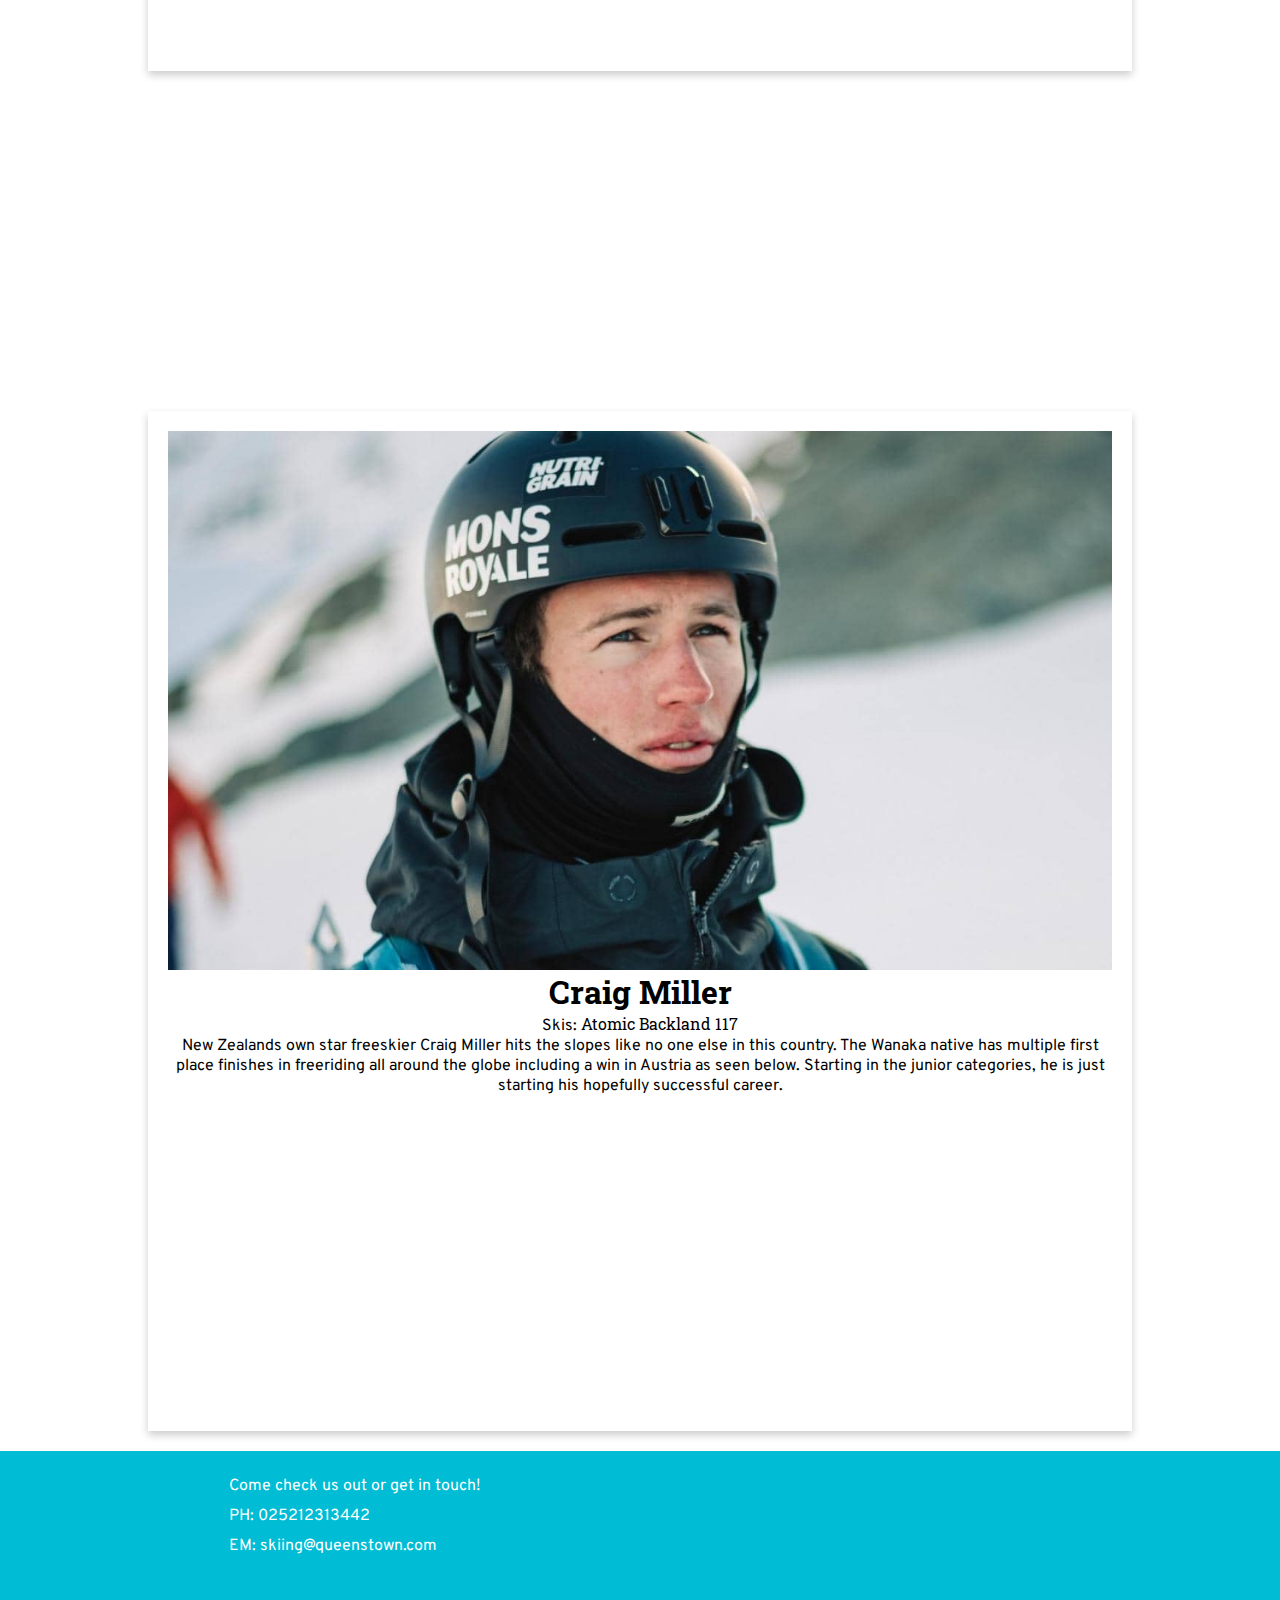
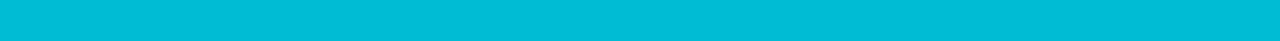
==== commit 358ea533: "Added new page, comments on css and testing background colour change on card" ====
--- a/pros.html
+++ b/pros.html
@@ -12,7 +12,7 @@
     <div class="nav-item"><a href="index.html">HOME</a></div>
     <div class="nav-item"><a href="shop.html">SKI SHOP</a></div>
     <div class="nav-item"><a href="pros.html">THE PROS</a></div>
-    <div class="nav-item"><a href="#">WEATHER</a></div>
+    <div class="nav-item"><a href="skinz.html">SKIING IN NZ</a></div>
   </nav>
   <div class="sidenav">
     <button id="openbtn" onclick="openNav()">&#9776; Menu</button>
@@ -22,7 +22,7 @@
         <a href="index.html">HOME</a>
         <a href="shop.html">SKI SHOP</a>
         <a href="pros.html">THE PROS</a>
-        <a href="#">WEATHER</a>
+        <a href="skinz.html">SKIING IN NZ</a>
       </div>
     </div>
   </div>
--- a/style.css
+++ b/style.css
@@ -18,8 +18,7 @@
   --background-colour: #BDBDBD;
   --overlay-colour: #B2EBF2;
 }
-
-
+/* Home page CSS*/
 .slideshow-container {
   position: relative;
   margin: auto;
@@ -44,40 +43,7 @@
   top: 0;
 }
 
-.dot {
-  cursor: pointer;
-  height: 15px;
-  width: 15px;
-  margin: 0 2px;
-  background-color: #bbb;
-  border-radius: 50%;
-  display: inline-block;
-  transition: background-color 0.6s ease;
-  position: absolute;
-  bottom: 8px;
-
-}
-
-.active, .dot:hover {
-  background-color: #717171;
-}
-.fade {
-  -webkit-animation-name: fade;
-  -webkit-animation-duration: 1.5s;
-  animation-name: fade;
-  animation-duration: 1.5s;
-}
-
-@-webkit-keyframes fade {
-  from {opacity: .2}
-  to {opacity: .5}
-}
-
-@keyframes fade {
-  from {opacity: .2}
-  to {opacity: .5}
-}
-
+/*Navigation bar CSS*/
 nav {
   display: flex;
   position: fixed;
@@ -110,6 +76,7 @@
   font-family: 'Roboto Slab', serif;
 }
 
+/*Mobile navigation CSS*/
 .sidenav {
   display: none;
 }
@@ -164,7 +131,7 @@
   background-color: #444;
 }
 
-
+/*Over and Underlay CSS*/
 #overlay {
   position: fixed;
   display: flex;
@@ -209,7 +176,7 @@
   display: none;
   transition: 0.5s;
 }
-
+/*Card CSS*/
 .wrapper {
   width: 65%;
   margin: 0 auto;
@@ -222,6 +189,7 @@
   background-color: var(--background-colour);
 }
 
+/*Footer CSS*/
 footer {
   background: var(--main-colour);
   padding: 20px 0;
@@ -278,6 +246,7 @@
 
 .card {
   box-shadow: 0 4px 8px 0 rgba(0, 0, 0, 0.2);
+  background-color: var(--background-colour);
   margin: auto;
   text-align: center;
   height: 750px;
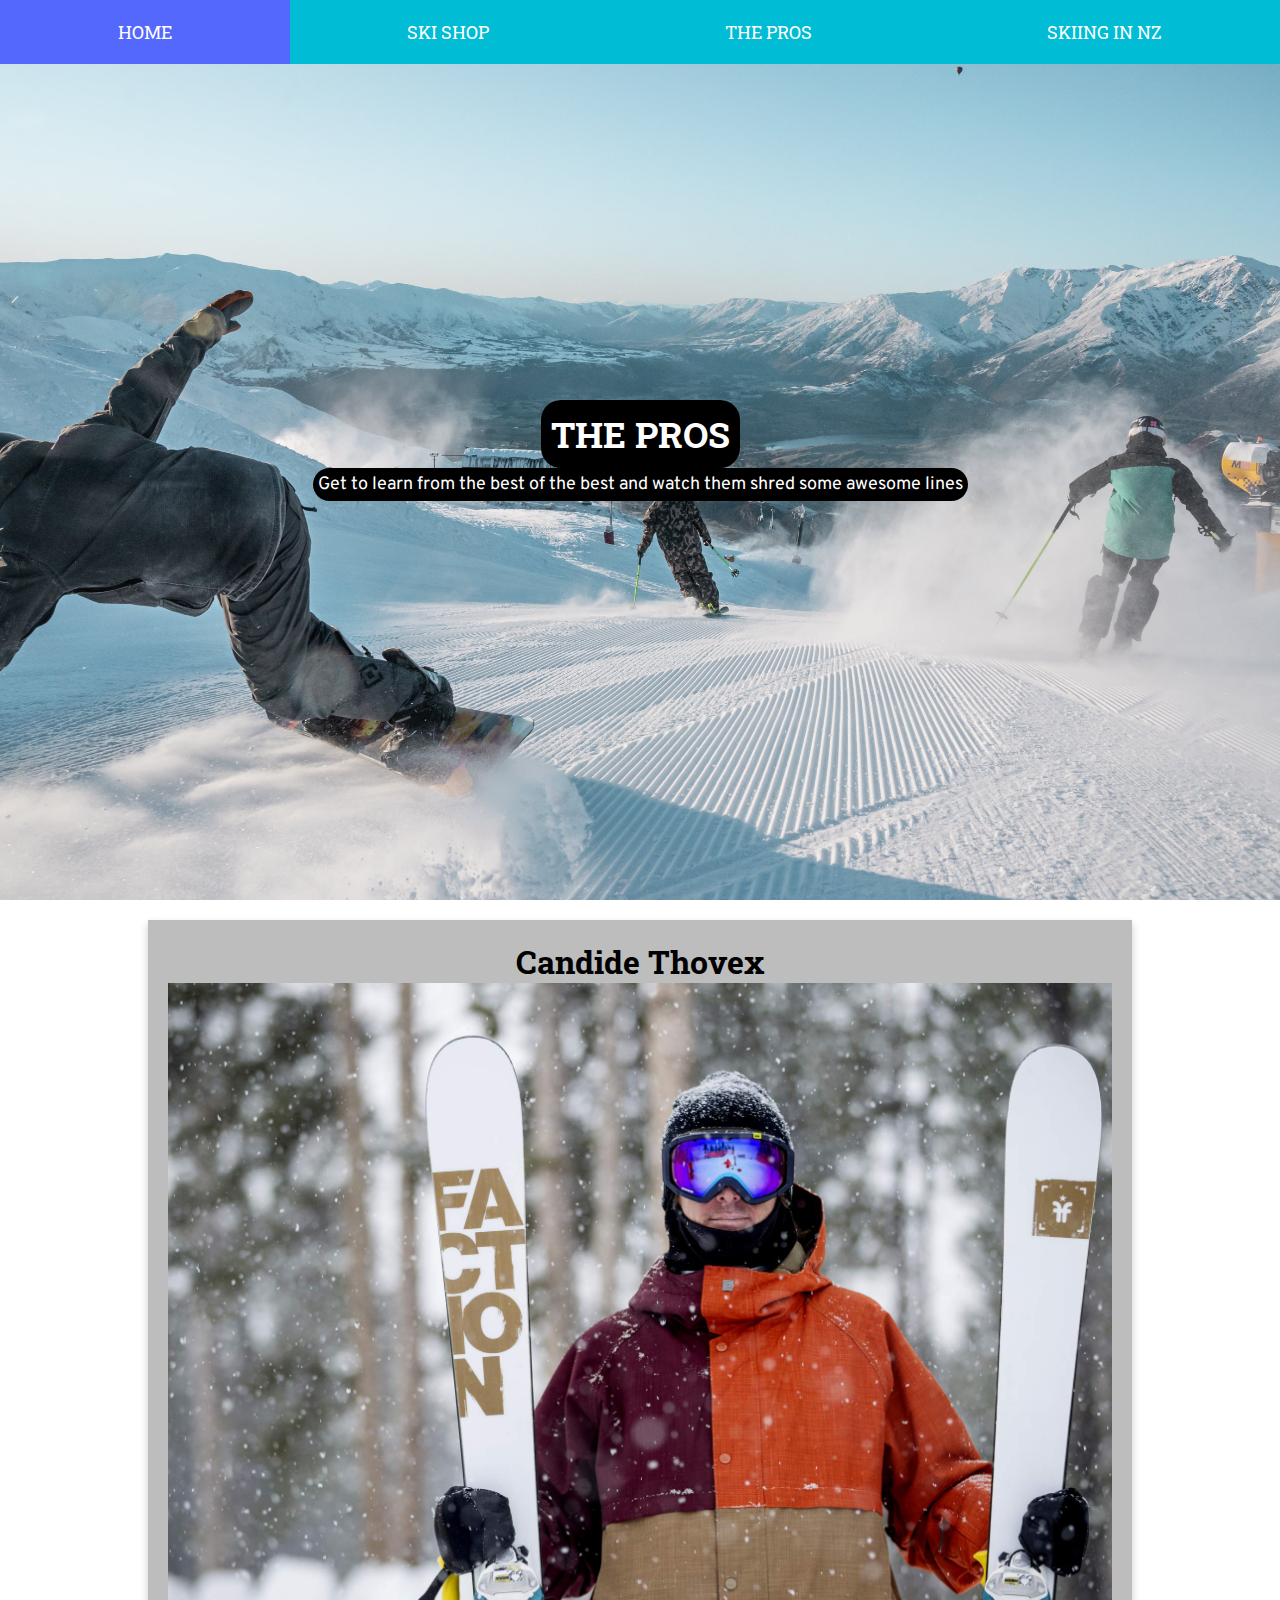
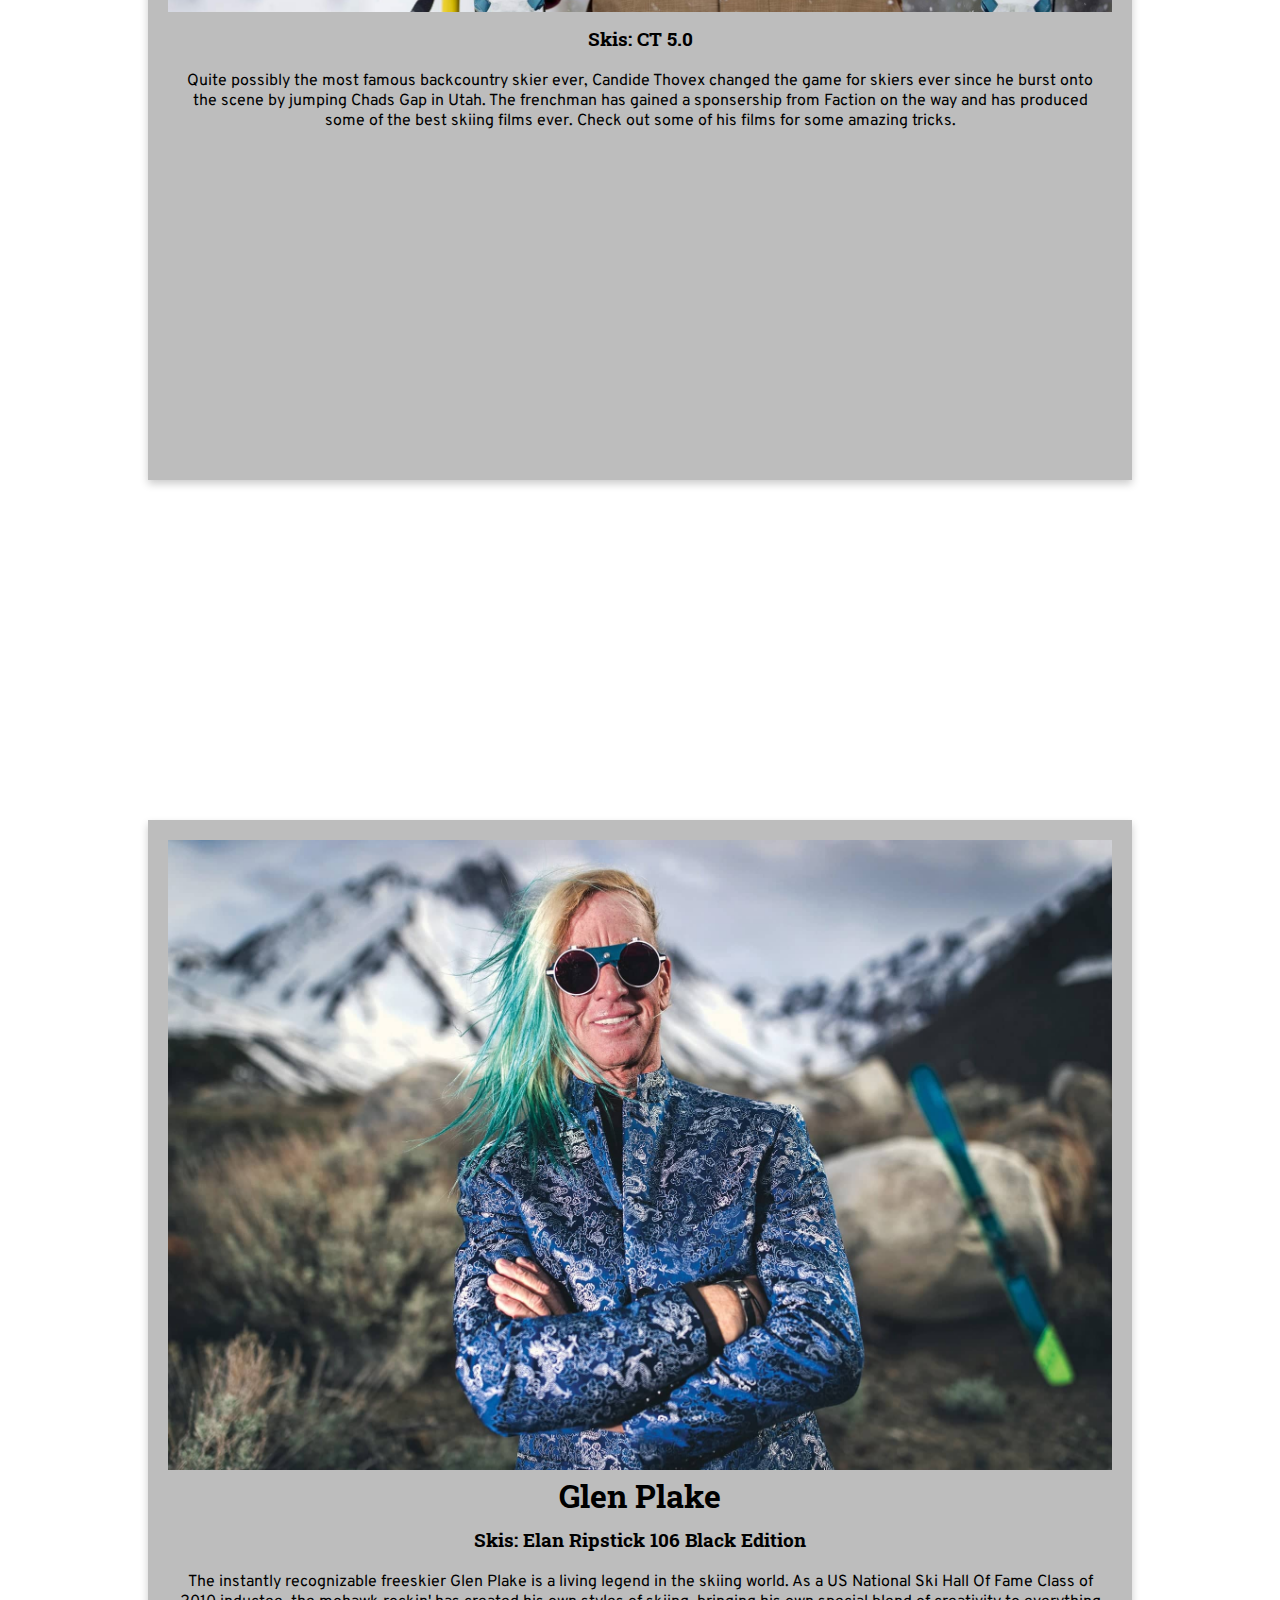
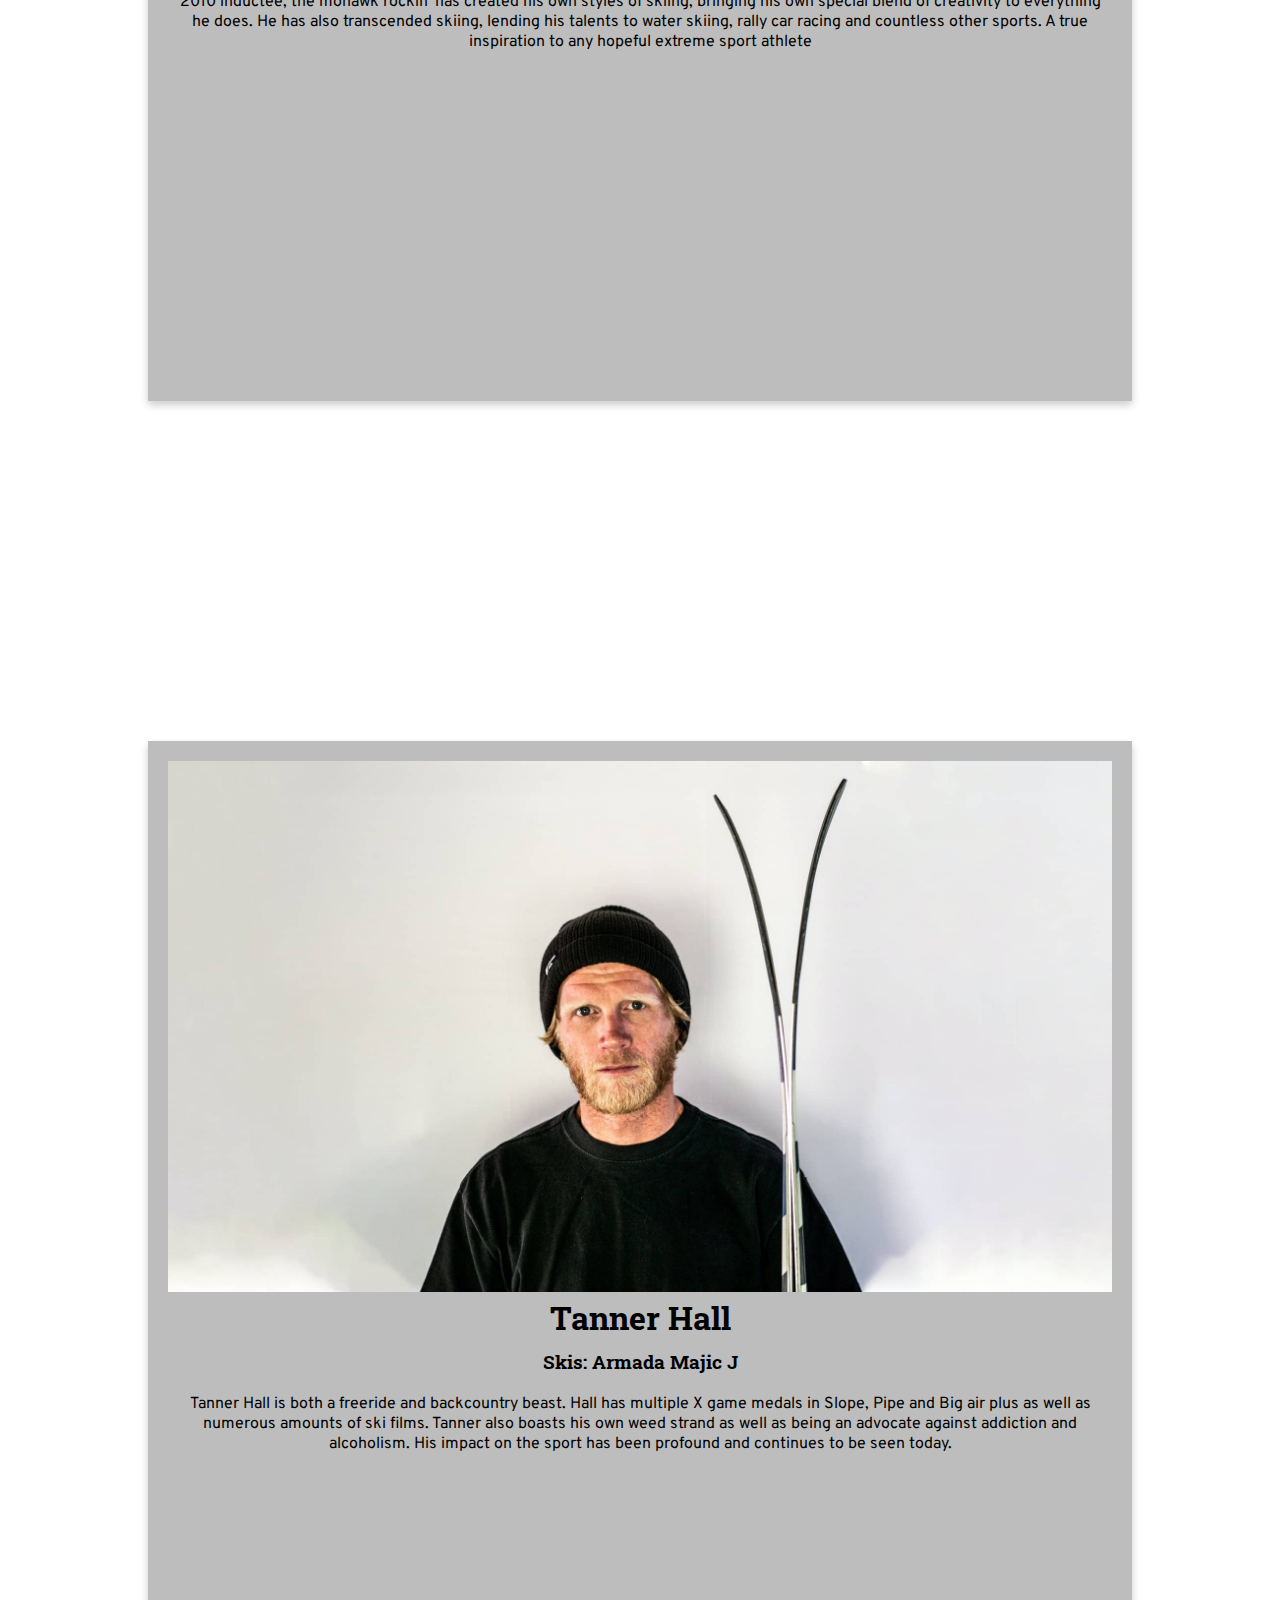
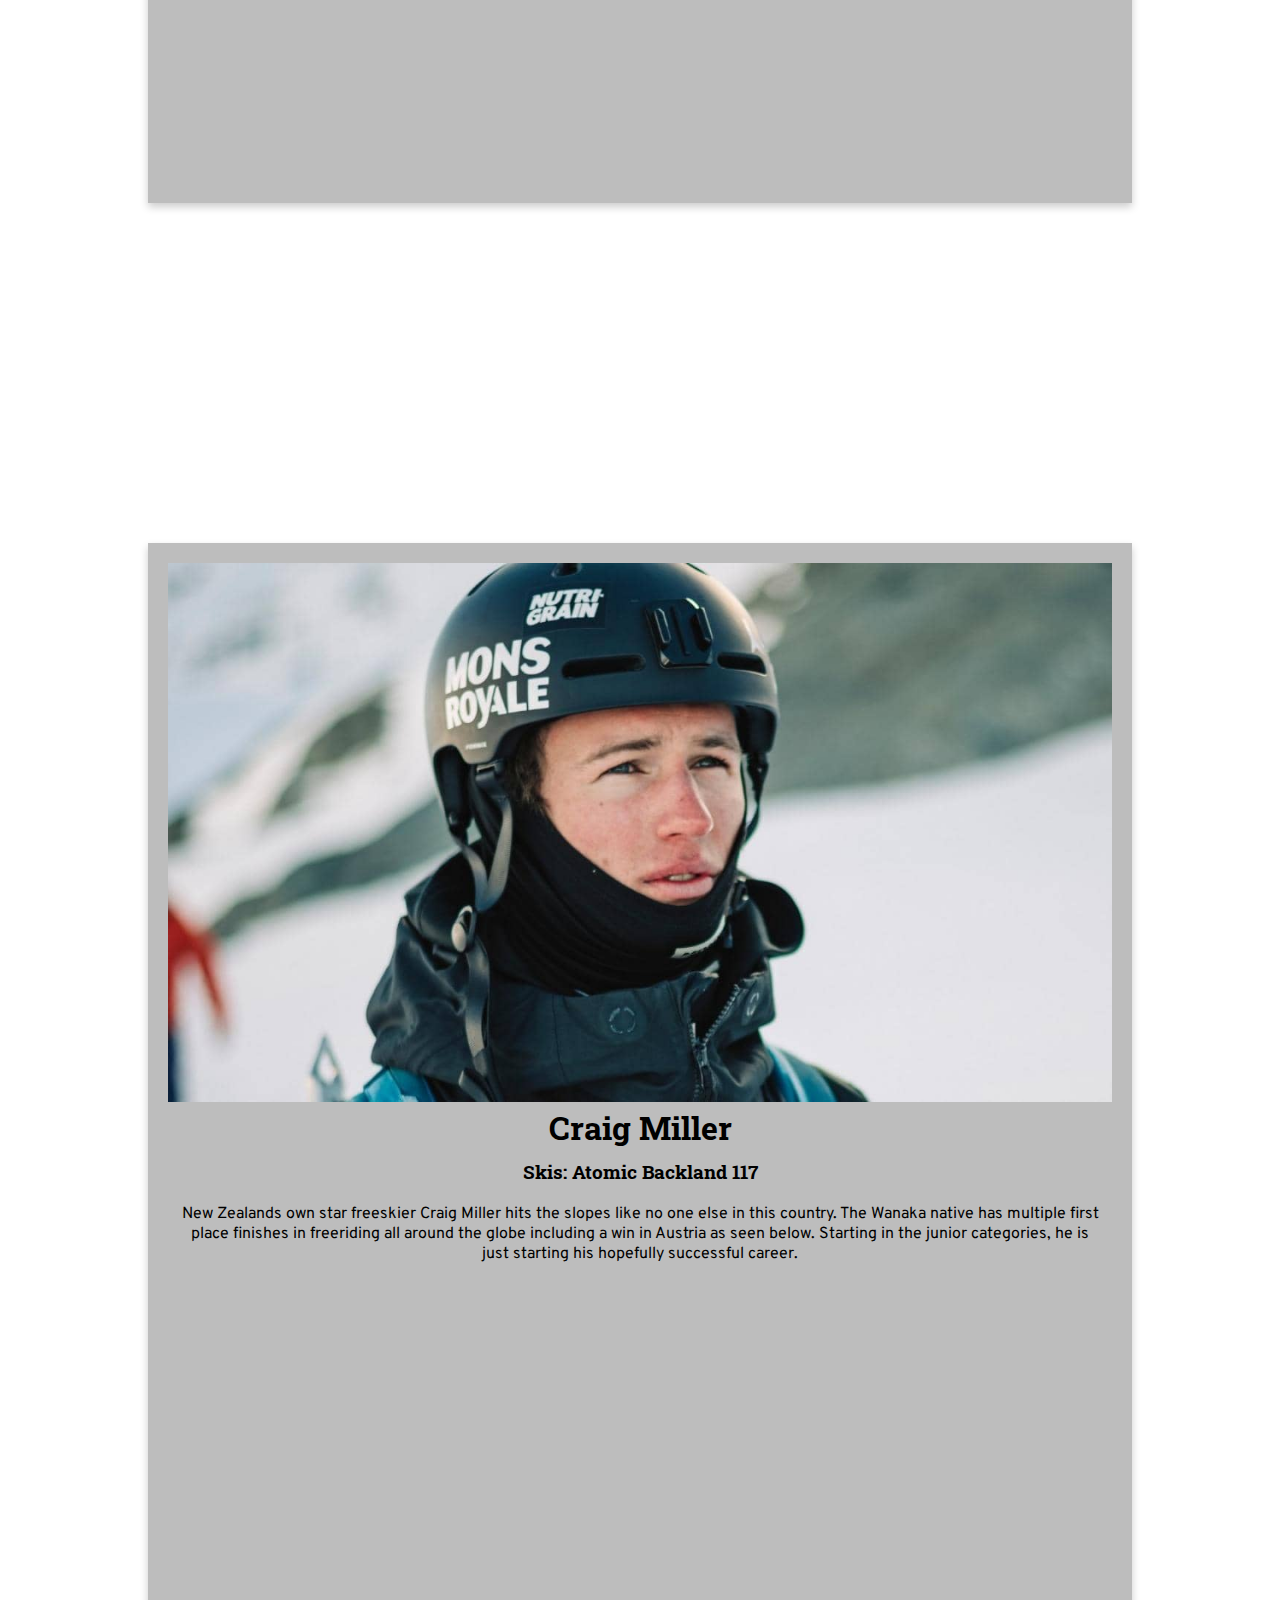
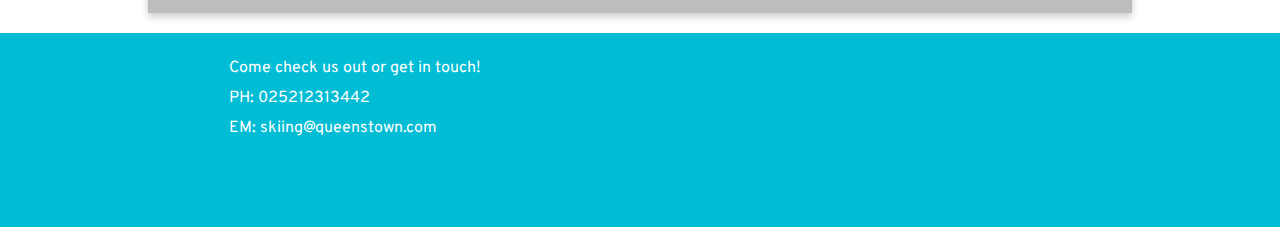
==== commit 47014fdf: "Fixed problems my testing found" ====
--- a/pros.html
+++ b/pros.html
@@ -1,4 +1,4 @@
-!<!DOCTYPE html>
+<!DOCTYPE html>
 <html lang="en">
 <head>
   <meta charset="UTF-8">
@@ -34,7 +34,7 @@
       <div class="procard">
         <h1>Candide Thovex</h1>
         <img src="candide-min.jpg" alt="Candide Thovex">
-        <p>Skis: <a href="https://factionskis.com/collections/candide-thovex-signature-series/products/candide-thovex-ct-5-0-ski-2122?variant=39498960371763" class="ski">CT 5.0</a></p>
+        <h3>Skis: <a href="https://factionskis.com/collections/candide-thovex-signature-series/products/candide-thovex-ct-5-0-ski-2122?variant=39498960371763" class="ski">CT 5.0</a></h3>
         <p>Quite possibly the most famous backcountry skier ever, Candide Thovex changed the game for skiers ever since he burst onto the scene by jumping Chads Gap in Utah. The frenchman has gained a sponsership from Faction on the way and has produced some of the best skiing films ever. Check out some of his films for some amazing tricks.</p>
         <iframe width="560" height="315" src="https://www.youtube.com/embed/NHrwcQQ38bA" title="YouTube video player" frameborder="0" allow="accelerometer; autoplay; clipboard-write; encrypted-media; gyroscope; picture-in-picture" allowfullscreen></iframe>
       </div>
@@ -47,7 +47,7 @@
       <div class="procard">
         <img src="glenplake-min.jpg" alt="Glen Plake">
         <h1>Glen Plake</h1>
-        <p>Skis: <a href="https://elanskis.com/eu/mens-skis/freeride/ripstick-106-black-edition-adahpb21" class="ski">Elan Ripstick 106 Black Edition</a></p>
+        <h3>Skis: <a href="https://elanskis.com/eu/mens-skis/freeride/ripstick-106-black-edition-adahpb21" class="ski">Elan Ripstick 106 Black Edition</a></h3>
         <p>The instantly recognizable freeskier Glen Plake is a living legend in the skiing world. As a US National Ski Hall Of Fame Class of 2010 inductee, the mohawk rockin' has created his own styles of skiing, bringing his own special blend of creativity to everything he does. He has also transcended skiing, lending his talents to water skiing, rally car racing and countless other sports. A true inspiration to any hopeful extreme sport athlete</p>
         <iframe width="560" height="315" src="https://www.youtube.com/embed/ipIa-cbOMaE" title="YouTube video player" frameborder="0" allow="accelerometer; autoplay; clipboard-write; encrypted-media; gyroscope; picture-in-picture" allowfullscreen></iframe>
       </div>
@@ -58,7 +58,7 @@
       <div class="procard">
         <img src="tanner-min.jpg" alt="Tanner Hall">
         <h1>Tanner Hall</h1>
-        <p>Skis: <a href="https://shop.armadaskis.com/en-us/products/magic-j-ra0265.html" class="ski">Armada Majic J</a></p>
+        <h3>Skis: <a href="https://shop.armadaskis.com/en-us/products/magic-j-ra0265.html" class="ski">Armada Majic J</a></h3>
         <p>Tanner Hall is both a freeride and backcountry beast. Hall has multiple X game medals in Slope, Pipe and Big air plus as well as numerous amounts of ski films. Tanner also boasts his own weed strand as well as being an advocate against addiction and alcoholism. His impact on the sport has been profound and continues to be seen today.</p>
         <iframe width="560" height="315" src="https://www.youtube.com/embed/nwwNPe0XQzg" title="YouTube video player" frameborder="0" allow="accelerometer; autoplay; clipboard-write; encrypted-media; gyroscope; picture-in-picture" allowfullscreen></iframe>
       </div>
@@ -69,7 +69,7 @@
       <div class="procard">
         <img src="craig-min.jpg" alt="Craig Miller">
         <h1>Craig Miller</h1>
-        <p>Skis: <a href="https://shop.atomic.com/en-nz/products/backland-117-aa5312.html" class="ski">Atomic Backland 117</a></p>
+        <h3>Skis: <a href="https://shop.atomic.com/en-nz/products/backland-117-aa5312.html" class="ski">Atomic Backland 117</a></h3>
         <p>New Zealands own star freeskier Craig Miller hits the slopes like no one else in this country. The Wanaka native has multiple first place finishes in freeriding all around the globe including a win in Austria as seen below. Starting in the junior categories, he is just starting his hopefully successful career.</p>
         <iframe width="560" height="315" src="https://www.youtube.com/embed/kAAJROG1byQ" title="YouTube video player" frameborder="0" allow="accelerometer; autoplay; clipboard-write; encrypted-media; gyroscope; picture-in-picture" allowfullscreen></iframe>
       </div>
--- a/style.css
+++ b/style.css
@@ -14,17 +14,19 @@
   padding: 0;
   box-sizing: border-box;
   --main-colour: #00BCD4;
-  --accent-colour: #536DFE;
+  --accent-colour: #5468FE;
   --background-colour: #BDBDBD;
   --overlay-colour: #B2EBF2;
+  --secondarytext-colour: #757575;
 }
 /* Home page CSS*/
 .slideshow-container {
   position: relative;
   margin: auto;
   height: 100vh;
-
-}
+  font-size: 50px;
+}
+
 .mySlide img {
   width: 100%;
   height: 100vh;
@@ -35,13 +37,7 @@
   display: none;
   height: 100vh;
 }
-.numtext{
-  color: #f2f2f2;
-  font-size: 12px;
-  padding: 8px 12px;
-  position: absolute;
-  top: 0;
-}
+
 
 /*Navigation bar CSS*/
 nav {
@@ -116,7 +112,7 @@
   display: block;
   font-size: 20px;
   cursor: pointer;
-  background-color: #111;
+  background-color: var(--main-colour);
   color: white;
   padding: 10px 15px;
   border: none;
@@ -125,10 +121,11 @@
   height: 60px;
   z-index: initial;
   position: fixed;
+  transition: 1s;
 }
 
 #openbtn:hover {
-  background-color: #444;
+  background-color: var(--accent-colour);
 }
 
 /*Over and Underlay CSS*/
@@ -144,7 +141,7 @@
   left: 0;
   right: 0;
   bottom: 0;
-  background-color:  rgba(178, 235, 242, 0.5);
+  background-color:  rgba(178, 235, 242, 0.7);
   overflow-x: hidden;
   z-index: 2;
   cursor: pointer;
@@ -165,12 +162,14 @@
 }
 
 #overlay #closebtn {
-  width: 50px;
+  width: 300px;
   position: absolute;
   top: 20px;
-  right: 45px;
-  font-size: 60px;
-}
+  right: 0px;
+  font-size: 30px;
+}
+
+
 
 #underlay {
   display: none;
@@ -183,6 +182,8 @@
 }
 
 .text {
+  text-align: center;
+  box-shadow: 0 4px 8px 0 rgba(0, 0, 0, 0.2);
   padding: 40px;
   font-size: 22px;
   margin: 20px 0;
@@ -215,7 +216,7 @@
   flex: 1;
 }
 
-
+/*Shop CSS*/
 #showcase{
   background-image: url('shopphoto-min.jpg');
   height: 100vh;
@@ -229,10 +230,16 @@
   color: white;
 }
 #showcase h1 {
-  font-size: 50px;
+  font-size: 36px;
+  padding: 10px;
+  background-color: black;
+  border-radius: 20px;
 }
 #showcase p {
   font-size: 18px;
+  padding: 5px;
+  background-color: black;
+  border-radius: 20px;
 }
 
 #skishop {
@@ -245,18 +252,18 @@
 }
 
 .card {
-  box-shadow: 0 4px 8px 0 rgba(0, 0, 0, 0.2);
   background-color: var(--background-colour);
   margin: auto;
   text-align: center;
-  height: 750px;
+  height: 760px;
+  margin-top: 20px;
   padding: 20px;
 }
 .card img {
   width: 100%;
 }
 .price {
-  color: grey;
+  color: var(--secondarytext-colour);
   font-size: 22px;
 }
 .btn {
@@ -265,18 +272,20 @@
   display: inline-block;
   padding: 12px;
   color: white;
-  background-color: #000;
+  background-color: var(--main-colour);
   text-align: center;
   cursor: pointer;
   width: 100%;
   font-size: 18px;
+  border-radius: 20px;
   transition: 0.5s;
 }
 .btn:hover {
-  opacity: 0.7;
-  transition: 0.5s;
-}
-
+  background-color: var(--accent-colour);
+  transition: 0.5s;
+}
+
+/*Pros CSS*/
 #proinfo {
   margin: 0 auto;
   width: 80%;
@@ -287,12 +296,19 @@
 }
 .procard {
   box-shadow: 0 4px 8px 0 rgba(0, 0, 0, 0.2);
+  background-color: var(--background-colour);
   margin: auto;
   text-align: center;
   padding: 20px;
 }
 .procard img {
   width: 100%;
+}
+.procard p {
+  padding: 10px;
+}
+.procard h3 {
+  padding: 10px;
 }
 .ski {
   color: black;
@@ -302,7 +318,7 @@
 .ski:hover {
   text-decoration: underline;
   transition: 0.5s;
-  color: red;
+  color: var(--accent-colour);
 }
 .gap-fill {
   background-image: url("thovex-min.jpg");
@@ -335,17 +351,63 @@
   color: white;
 }
 #showcasepro h1 {
-  font-size: 50px;
+  font-size: 36px;
+  padding: 10px;
+  background-color: black;
+  border-radius: 20px;
 }
 #showcasepro p {
   font-size: 18px;
-}
-
-@media only screen and (max-width: 600px) {
+  padding: 5px;
+  background-color: black;
+  border-radius: 20px;
+}
+
+/*Ski NZ CSS*/
+#showcaseskinz {
+  background-image: url('freeride-min.jpg');
+  height: 100vh;
+  width: 100%;
+  background-size: cover;
+  background-position: center;
+  display: flex;
+  flex-direction: column;
+  justify-content: center;
+  align-items: center;
+  color: white;
+}
+#showcaseskinz h1 {
+  font-size: 36px;
+  padding: 10px;
+  background-color: black;
+  border-radius: 20px;
+}
+#showcaseskinz p {
+  font-size: 18px;
+  padding: 5px;
+  background-color: black;
+  border-radius: 20px;
+}
+.text h1 {
+  text-align: center;
+}
+.text img {
+  width: 100%;
+}
+
+
+
+
+/*Media Queries*/
+@media only screen and (max-width: 800px) {
   .sidenav {
     display: block;
   }
-  .navigation1 {
+  nav {
     display: none;
   }
-}
+  #skishop {
+    grid-template-columns: 1fr;
+    padding: 50px;
+  }
+}
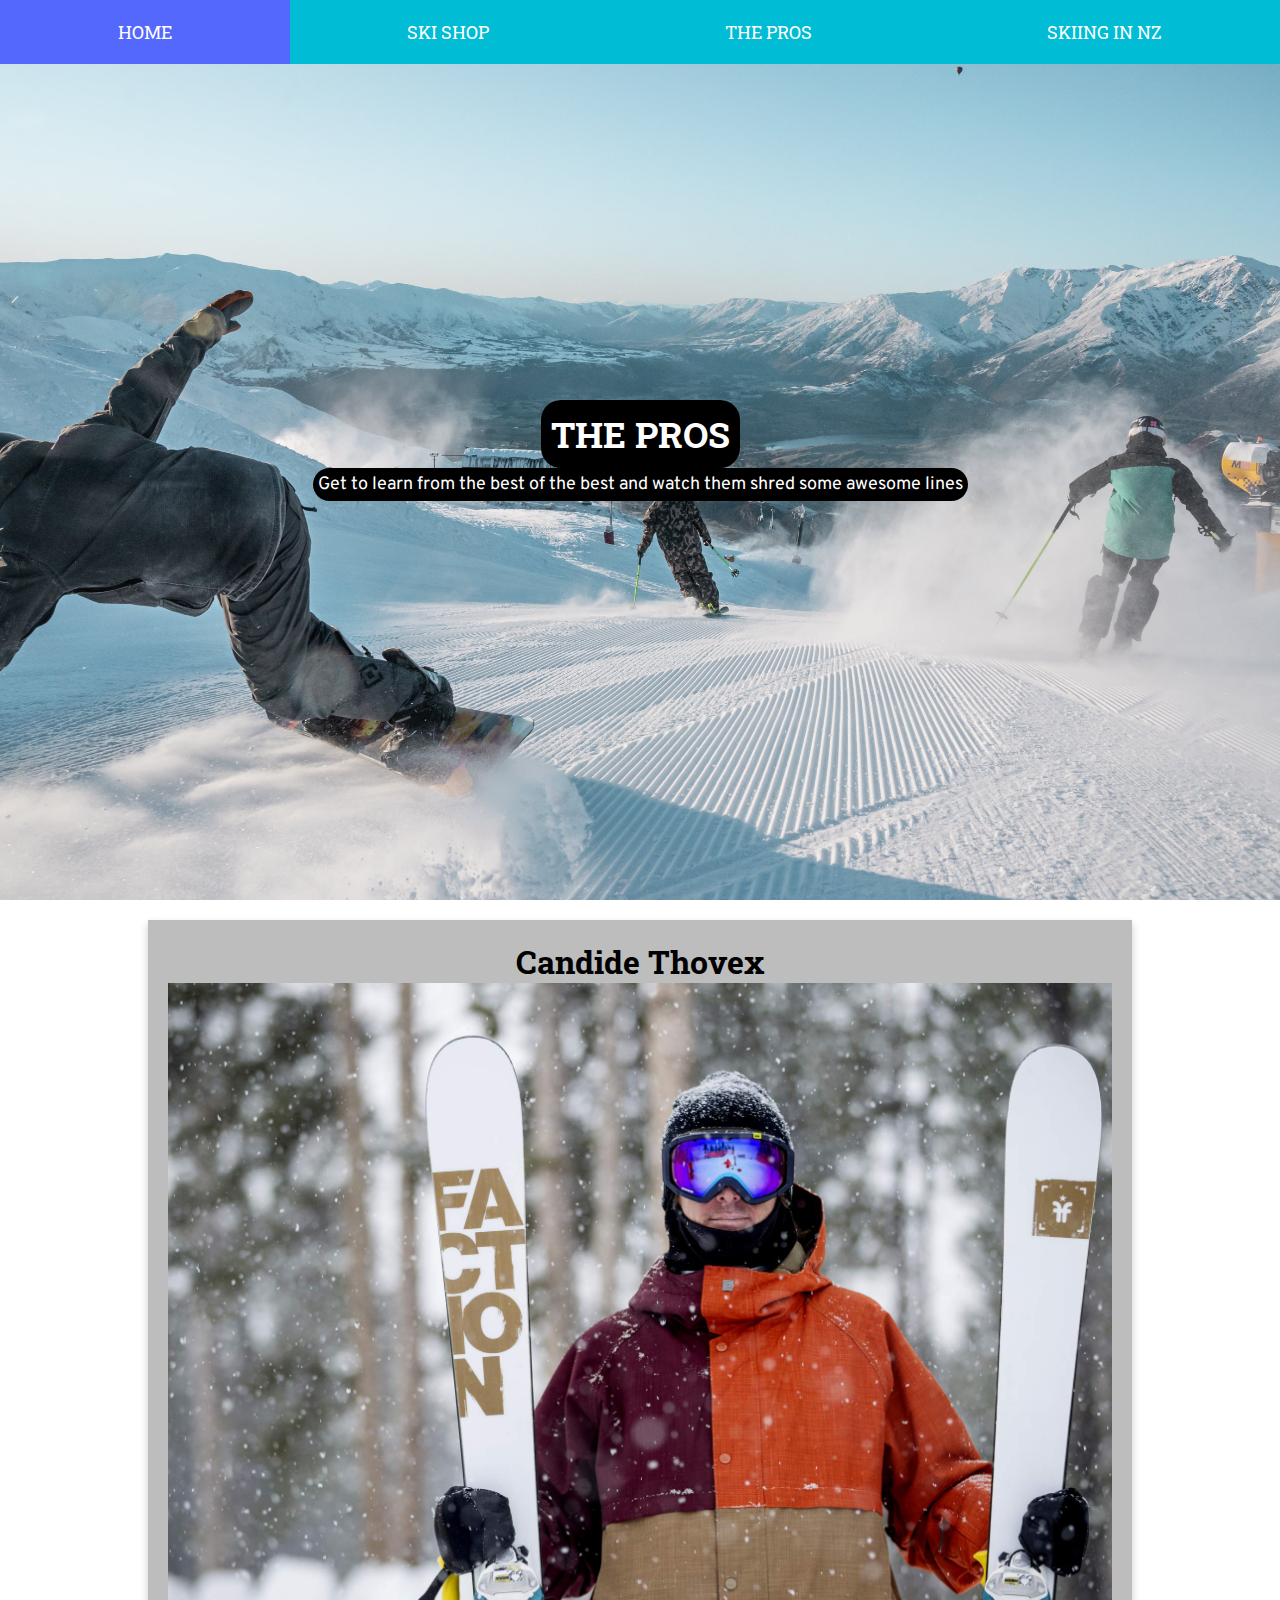
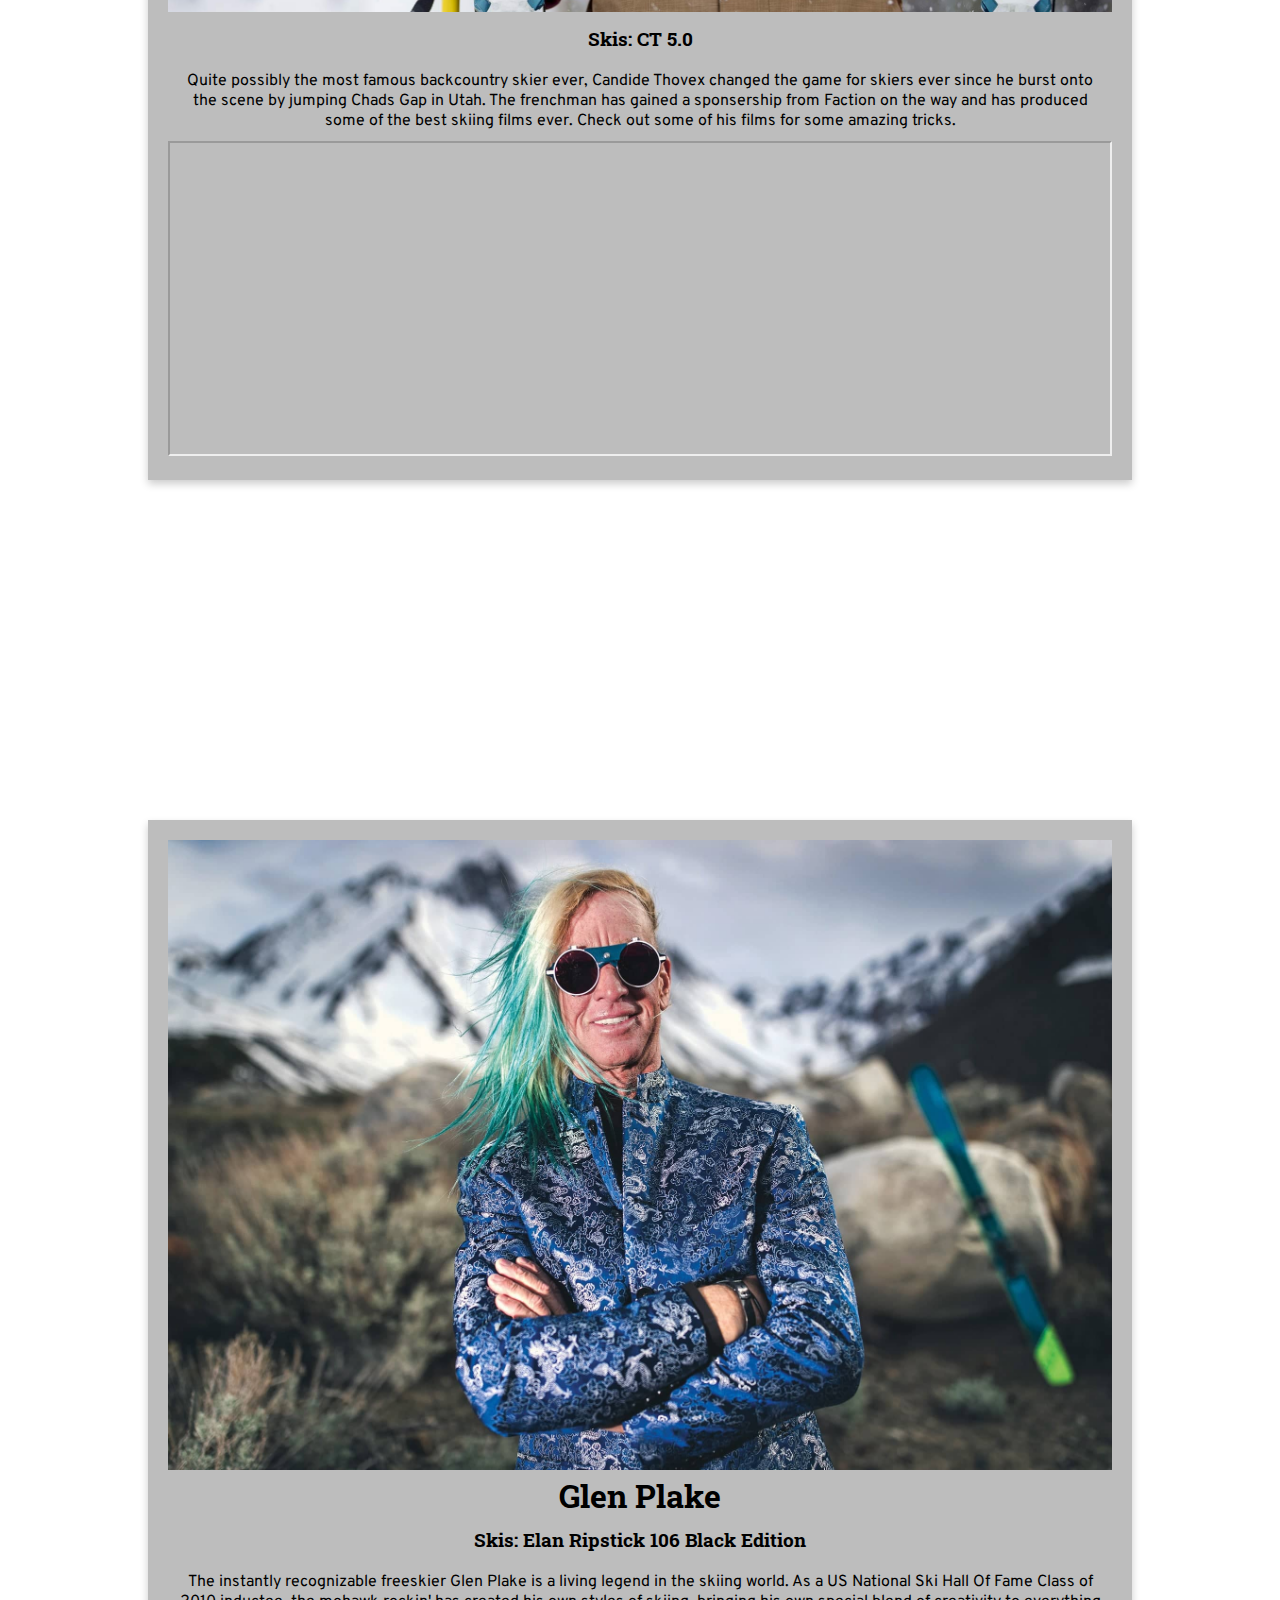
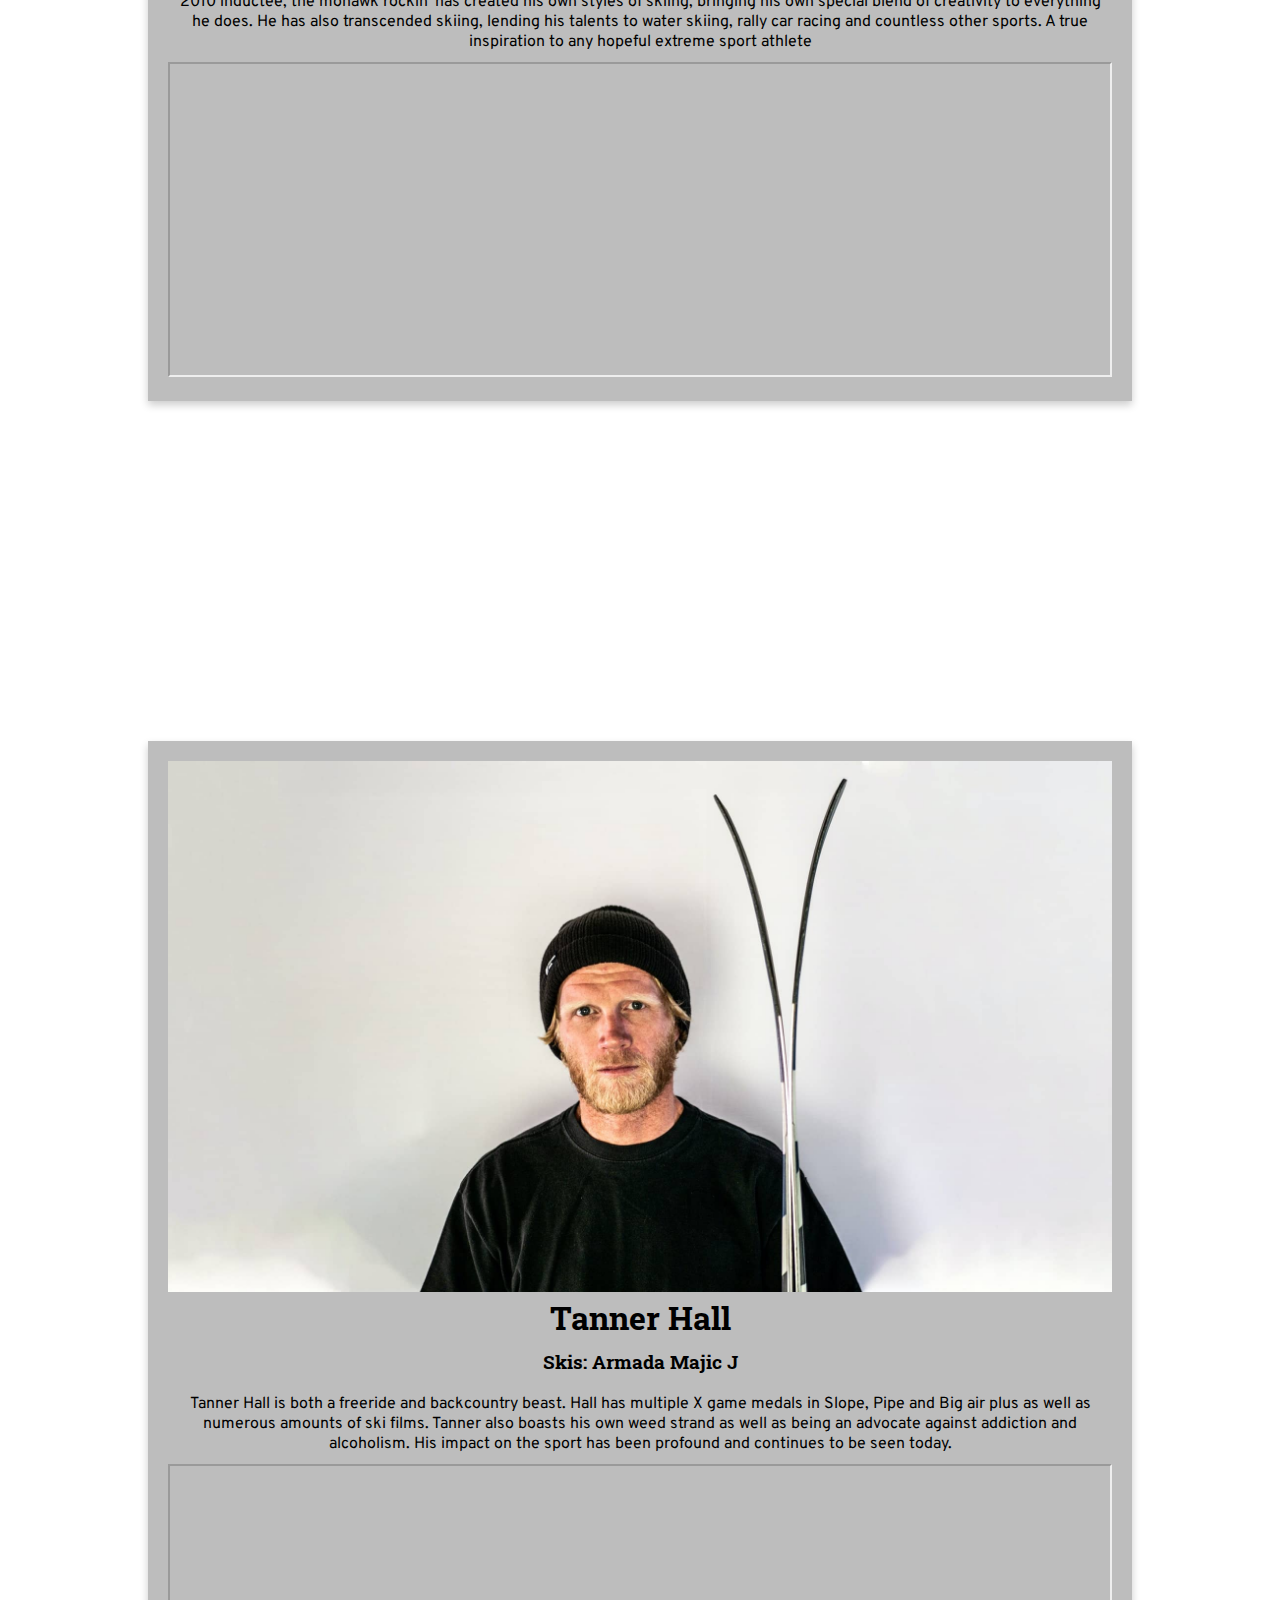
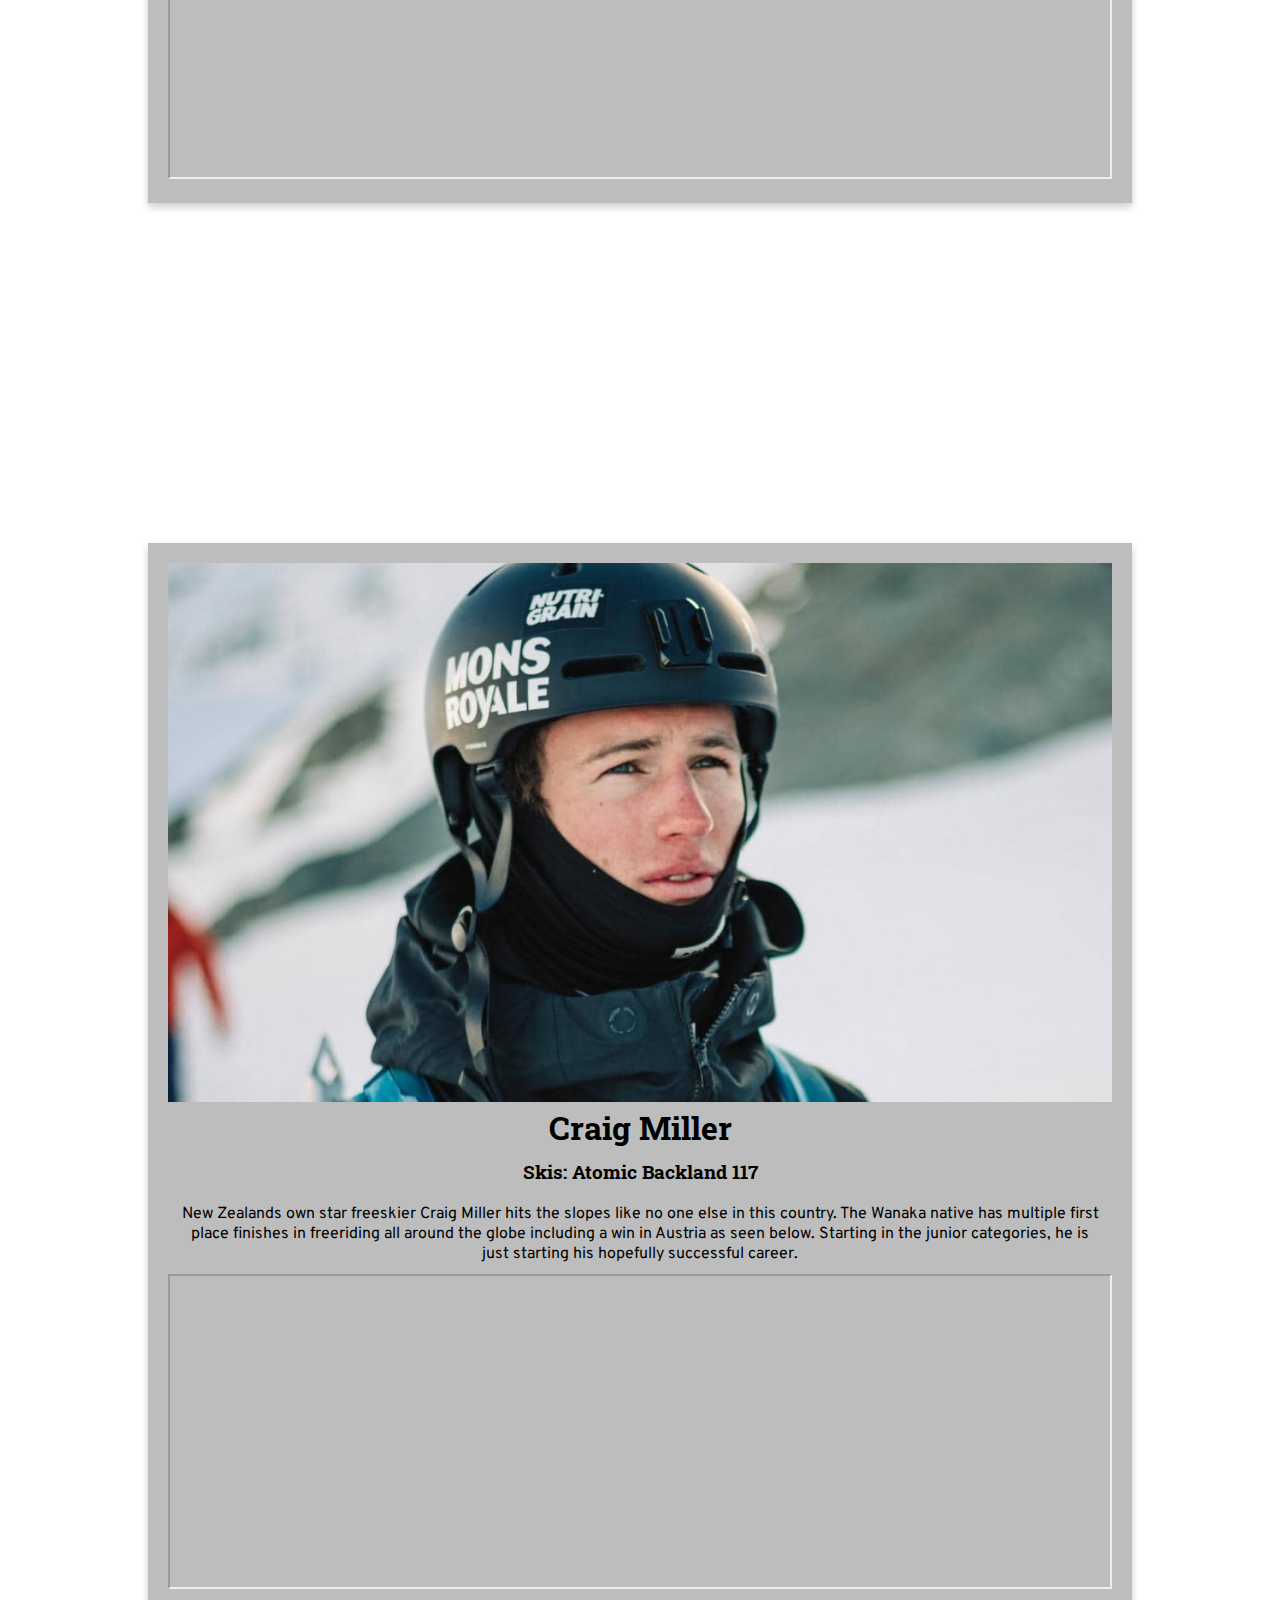
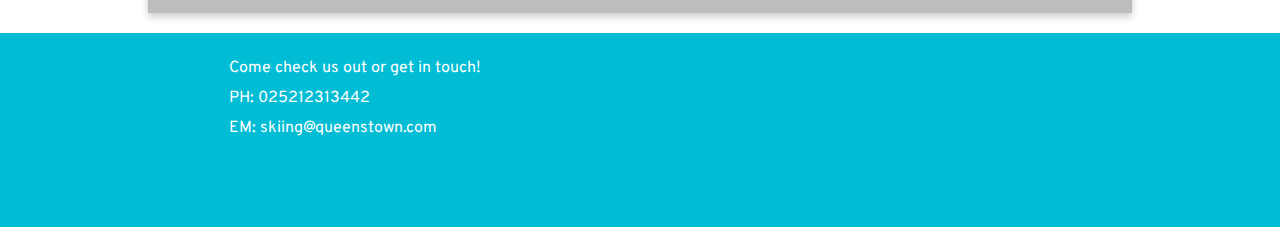
==== commit 943a70be: "Validator changes" ====
--- a/pros.html
+++ b/pros.html
@@ -30,48 +30,48 @@
       <h1>THE PROS</h1>
       <p>Get to learn from the best of the best and watch them shred some awesome lines</p>
     </div>
-    <div id="proinfo">
+    <div class="proinfo">
       <div class="procard">
         <h1>Candide Thovex</h1>
         <img src="candide-min.jpg" alt="Candide Thovex">
-        <h3>Skis: <a href="https://factionskis.com/collections/candide-thovex-signature-series/products/candide-thovex-ct-5-0-ski-2122?variant=39498960371763" class="ski">CT 5.0</a></h3>
+        <h3>Skis: <a href="https://factionskis.com/collections/candide-thovex-signature-series/products/candide-thovex-ct-5-0-ski-2122?variant=39498960371763" class="ski" target="_blank">CT 5.0</a></h3>
         <p>Quite possibly the most famous backcountry skier ever, Candide Thovex changed the game for skiers ever since he burst onto the scene by jumping Chads Gap in Utah. The frenchman has gained a sponsership from Faction on the way and has produced some of the best skiing films ever. Check out some of his films for some amazing tricks.</p>
-        <iframe width="560" height="315" src="https://www.youtube.com/embed/NHrwcQQ38bA" title="YouTube video player" frameborder="0" allow="accelerometer; autoplay; clipboard-write; encrypted-media; gyroscope; picture-in-picture" allowfullscreen></iframe>
+        <iframe width="560" height="315" src="https://www.youtube.com/embed/NHrwcQQ38bA" title="YouTube video player" allow="accelerometer; autoplay; clipboard-write; encrypted-media; gyroscope; picture-in-picture" allowfullscreen></iframe>
       </div>
 
 
     </div>
     <div class="gap-fill">
     </div>
-    <div id="proinfo">
+    <div class="proinfo">
       <div class="procard">
         <img src="glenplake-min.jpg" alt="Glen Plake">
         <h1>Glen Plake</h1>
-        <h3>Skis: <a href="https://elanskis.com/eu/mens-skis/freeride/ripstick-106-black-edition-adahpb21" class="ski">Elan Ripstick 106 Black Edition</a></h3>
+        <h3>Skis: <a href="https://elanskis.com/eu/mens-skis/freeride/ripstick-106-black-edition-adahpb21" class="ski" target="_blank">Elan Ripstick 106 Black Edition</a></h3>
         <p>The instantly recognizable freeskier Glen Plake is a living legend in the skiing world. As a US National Ski Hall Of Fame Class of 2010 inductee, the mohawk rockin' has created his own styles of skiing, bringing his own special blend of creativity to everything he does. He has also transcended skiing, lending his talents to water skiing, rally car racing and countless other sports. A true inspiration to any hopeful extreme sport athlete</p>
-        <iframe width="560" height="315" src="https://www.youtube.com/embed/ipIa-cbOMaE" title="YouTube video player" frameborder="0" allow="accelerometer; autoplay; clipboard-write; encrypted-media; gyroscope; picture-in-picture" allowfullscreen></iframe>
+        <iframe width="560" height="315" src="https://www.youtube.com/embed/ipIa-cbOMaE" title="YouTube video player" allow="accelerometer; autoplay; clipboard-write; encrypted-media; gyroscope; picture-in-picture" allowfullscreen></iframe>
       </div>
     </div>
     <div class="gap-fill2">
     </div>
-    <div id="proinfo">
+    <div class="proinfo">
       <div class="procard">
         <img src="tanner-min.jpg" alt="Tanner Hall">
         <h1>Tanner Hall</h1>
-        <h3>Skis: <a href="https://shop.armadaskis.com/en-us/products/magic-j-ra0265.html" class="ski">Armada Majic J</a></h3>
+        <h3>Skis: <a href="https://shop.armadaskis.com/en-us/products/magic-j-ra0265.html" class="ski" target="_blank">Armada Majic J</a></h3>
         <p>Tanner Hall is both a freeride and backcountry beast. Hall has multiple X game medals in Slope, Pipe and Big air plus as well as numerous amounts of ski films. Tanner also boasts his own weed strand as well as being an advocate against addiction and alcoholism. His impact on the sport has been profound and continues to be seen today.</p>
-        <iframe width="560" height="315" src="https://www.youtube.com/embed/nwwNPe0XQzg" title="YouTube video player" frameborder="0" allow="accelerometer; autoplay; clipboard-write; encrypted-media; gyroscope; picture-in-picture" allowfullscreen></iframe>
+        <iframe width="560" height="315" src="https://www.youtube.com/embed/IUOtP2i_C9k" title="YouTube video player" allow="accelerometer; autoplay; clipboard-write; encrypted-media; gyroscope; picture-in-picture" allowfullscreen></iframe>
       </div>
     </div>
     <div class="gap-fill3">
     </div>
-    <div id="proinfo">
+    <div class="proinfo">
       <div class="procard">
         <img src="craig-min.jpg" alt="Craig Miller">
         <h1>Craig Miller</h1>
-        <h3>Skis: <a href="https://shop.atomic.com/en-nz/products/backland-117-aa5312.html" class="ski">Atomic Backland 117</a></h3>
+        <h3>Skis: <a href="https://shop.atomic.com/en-nz/products/backland-117-aa5312.html" class="ski" target="_blank">Atomic Backland 117</a></h3>
         <p>New Zealands own star freeskier Craig Miller hits the slopes like no one else in this country. The Wanaka native has multiple first place finishes in freeriding all around the globe including a win in Austria as seen below. Starting in the junior categories, he is just starting his hopefully successful career.</p>
-        <iframe width="560" height="315" src="https://www.youtube.com/embed/kAAJROG1byQ" title="YouTube video player" frameborder="0" allow="accelerometer; autoplay; clipboard-write; encrypted-media; gyroscope; picture-in-picture" allowfullscreen></iframe>
+        <iframe width="560" height="315" src="https://www.youtube.com/embed/kAAJROG1byQ" title="YouTube video player" allow="accelerometer; autoplay; clipboard-write; encrypted-media; gyroscope; picture-in-picture" allowfullscreen></iframe>
       </div>
     </div>
 
@@ -87,6 +87,6 @@
         </div>
       </div>
     </footer>
-  <script src="script.js" charset="utf-8"></script>
+  <script src="script.js"></script>
 </body>
 </html>
--- a/style.css
+++ b/style.css
@@ -286,7 +286,7 @@
 }
 
 /*Pros CSS*/
-#proinfo {
+.proinfo {
   margin: 0 auto;
   width: 80%;
   display: grid;
